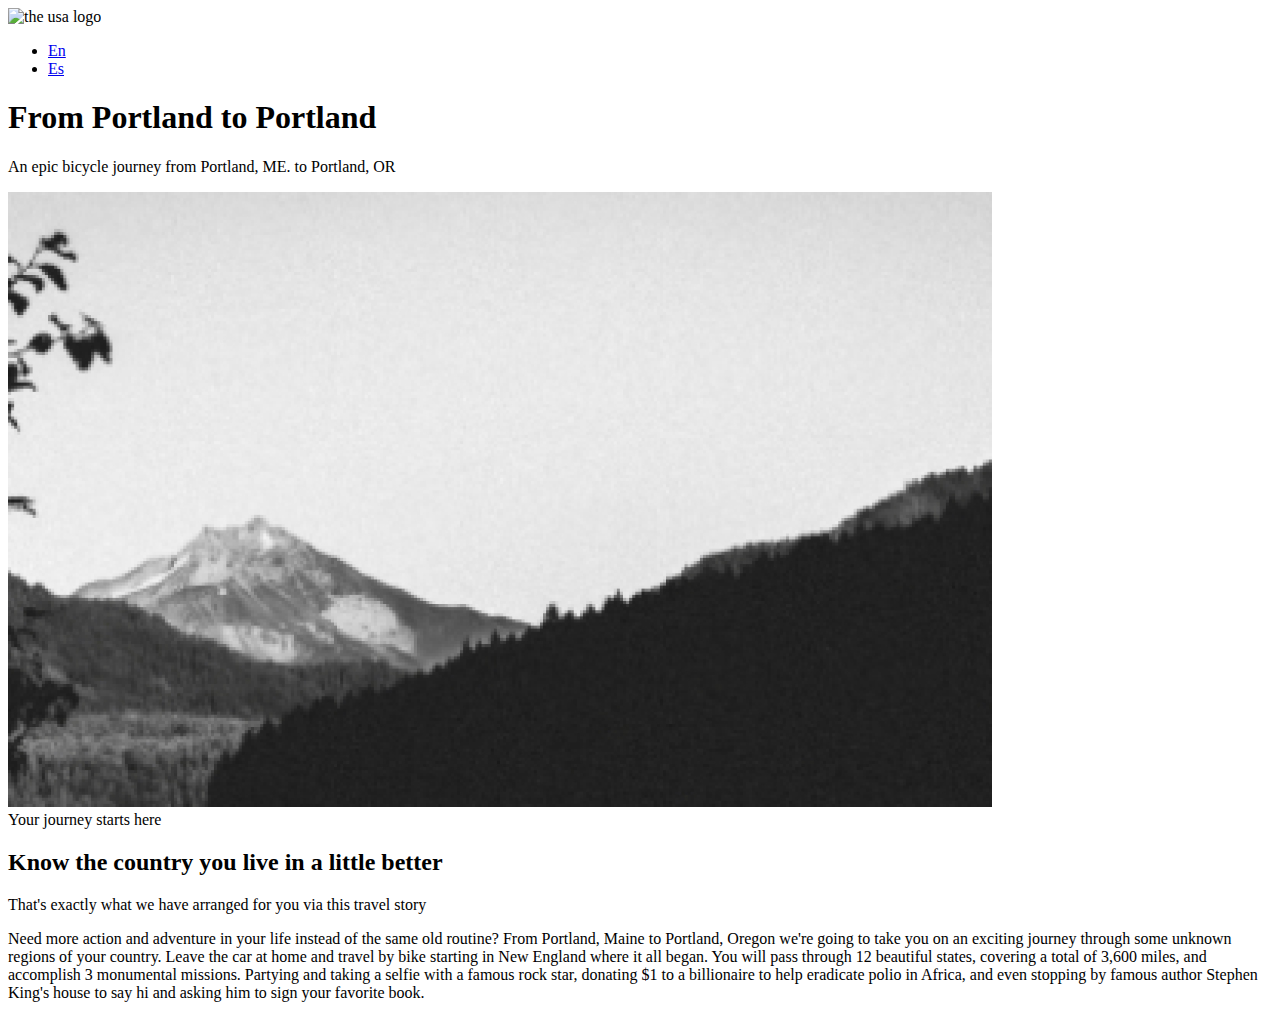
==== index.html @ 80da48df "update" ====
<!DOCTYPE html>
<html lang="en">
<head>
  <meta charset="UTF-8">
  <title></title>
  <meta name="viewport" content="width=device-width, initial-scale=1.0">
  <link rel="stylesheet" href="./pages/index.css">
</head>
<body>
  <div class="page">
    <header class="header">
        <img class="logo logo_header" src="./images/logo_place_header.png" alt="the usa logo">
        <ul class="header__links">
            <li><a href="#" class="header__link">En</a></li>
            <li><a href="#" class="header__link">Es</a></li>
        </ul>
    </header>
    <main class="content">
        <section class="lead">
            <h1 class="lead__title">From Portland to Portland</h1>
            <p class="lead__subtitle">An epic bicycle journey from Portland, ME. to Portland, OR</p>
            <img src="./images/kalegin-michail-179870-unsplash.jpg" class="lead__image" alt="image From Portland to Portland">
            <figcaption class="lead__caption">Your journey starts here</figcaption>
        </section>
        <section class="intro">
            <h2 class="intro__title">Know the country you live in a little better</h2>
            <p class="intro__text">That's exactly what we have arranged for you via this travel story</p>
            <p class="intro__text">Need more action and adventure in your life instead of the same old routine? From Portland, Maine to Portland, Oregon we're going to take you on an exciting journey through some unknown regions of your country. Leave the car at home and travel by bike starting in New England where it all began. You will pass through 12 beautiful states, covering a total of 3,600 miles, and accomplish 3 monumental missions. Partying and taking a selfie with a famous rock star, donating $1 to a billionaire to help eradicate polio in Africa, and even stopping by famous author Stephen King's house to say hi and asking him to sign your favorite book.</p>
            <ul class="intro__list">
                <il></il>
            </ul>
        </section>
        <section class="photo-grid">

        </section>
        <section class="places">

        </section>
    </main>
    <footer class="footer">      
    </footer>
  </div>  
</body>
</html>
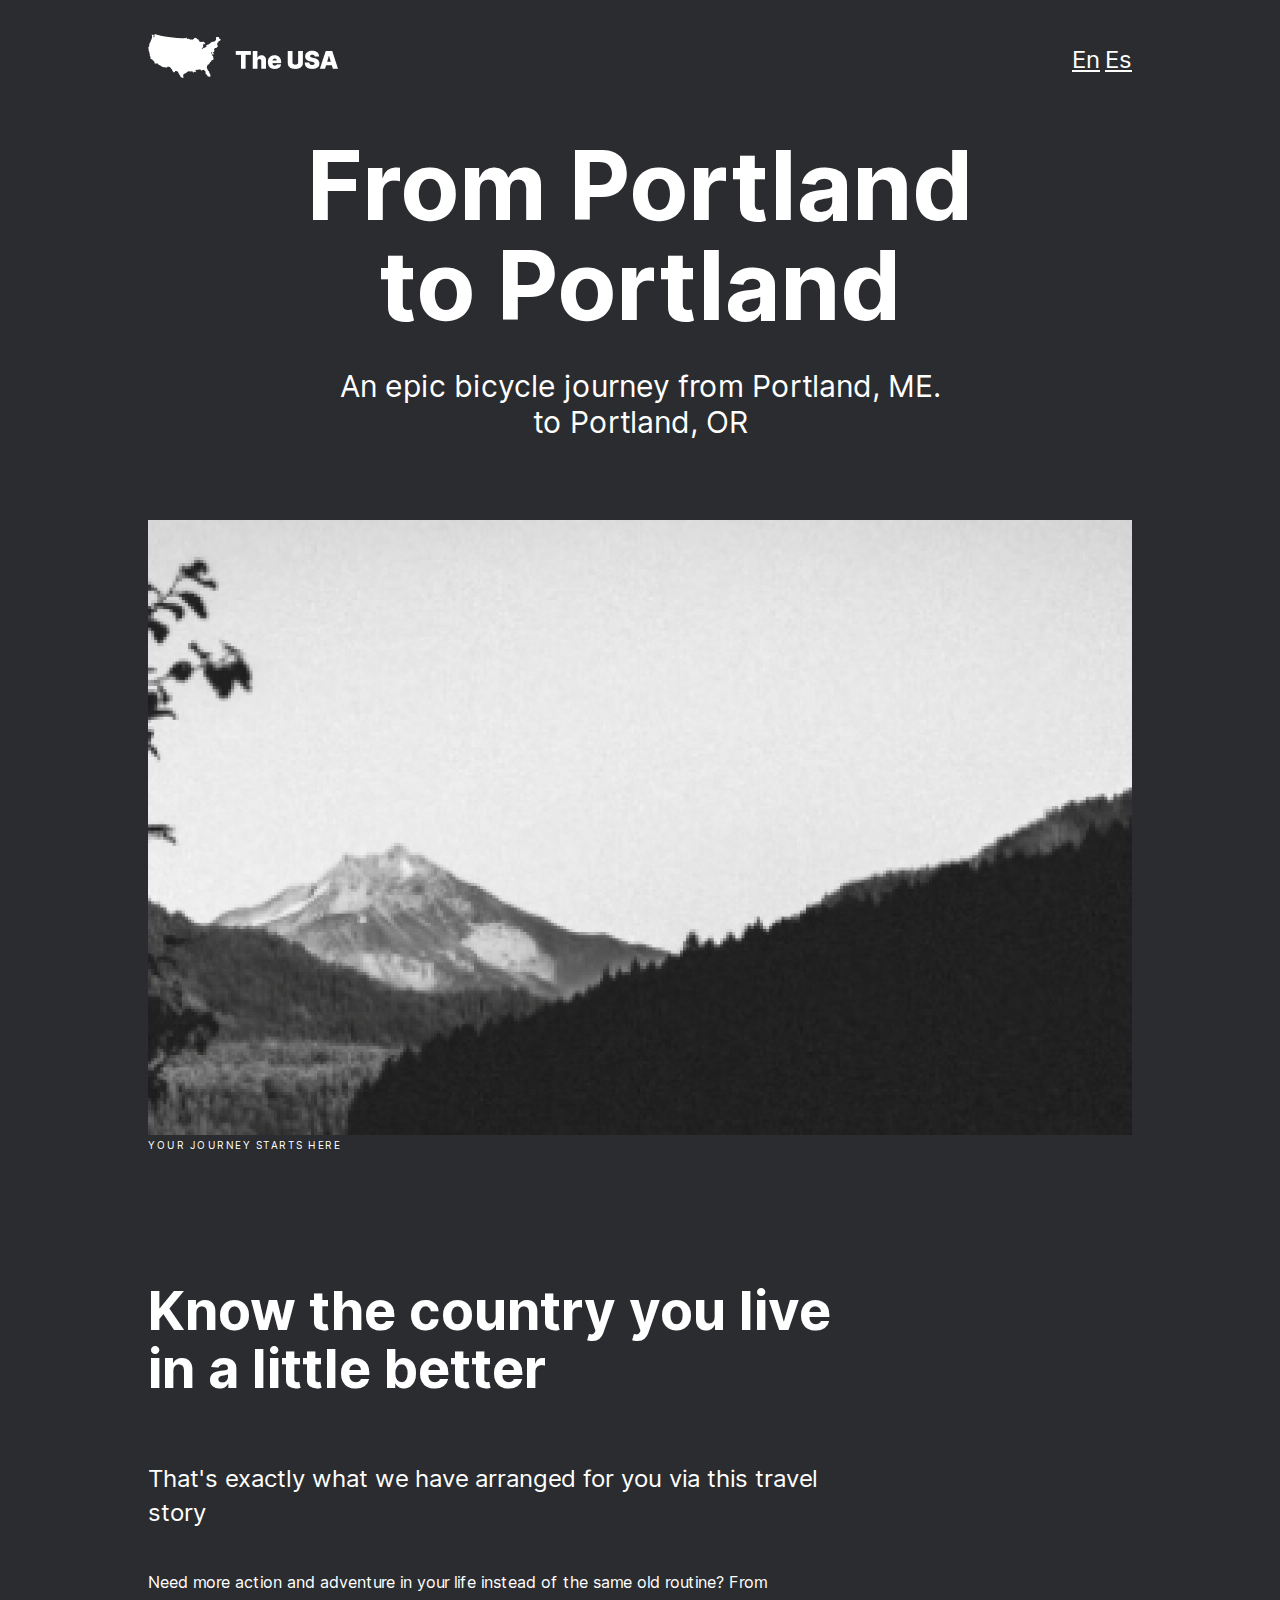
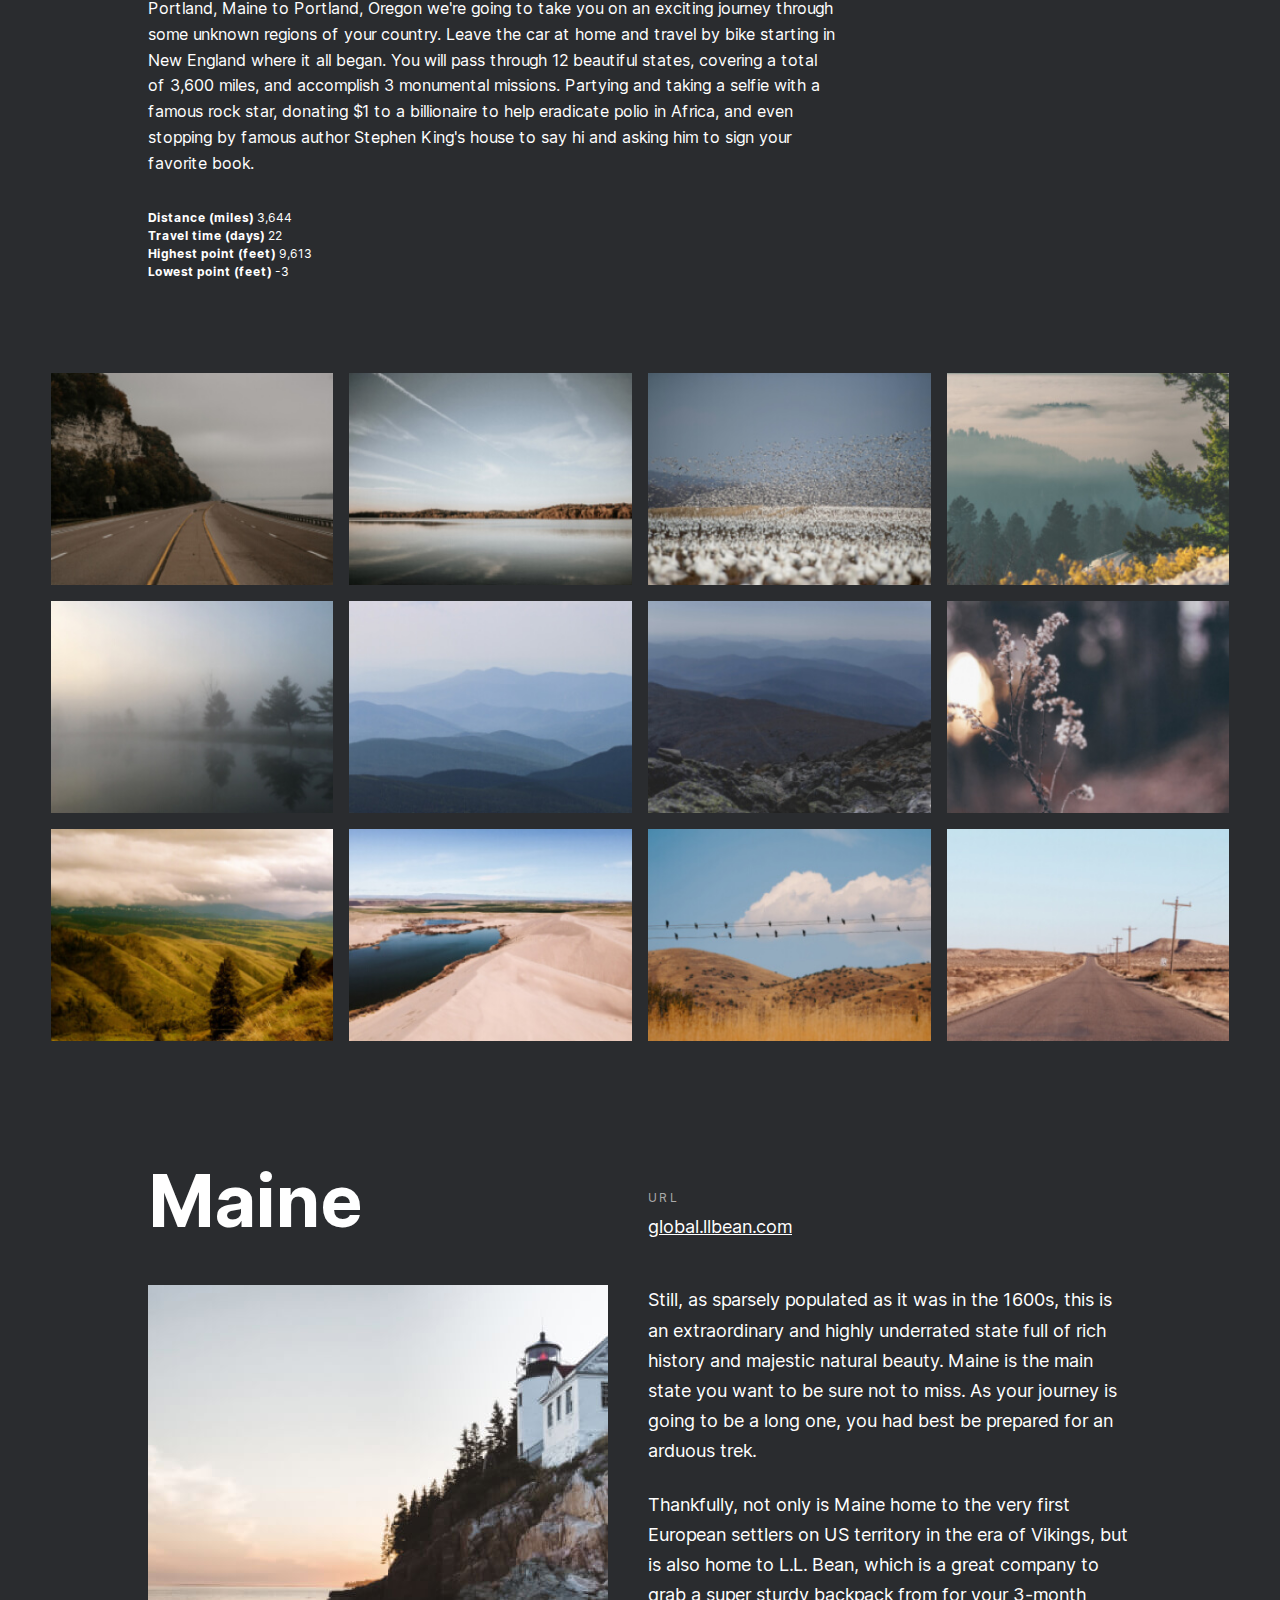
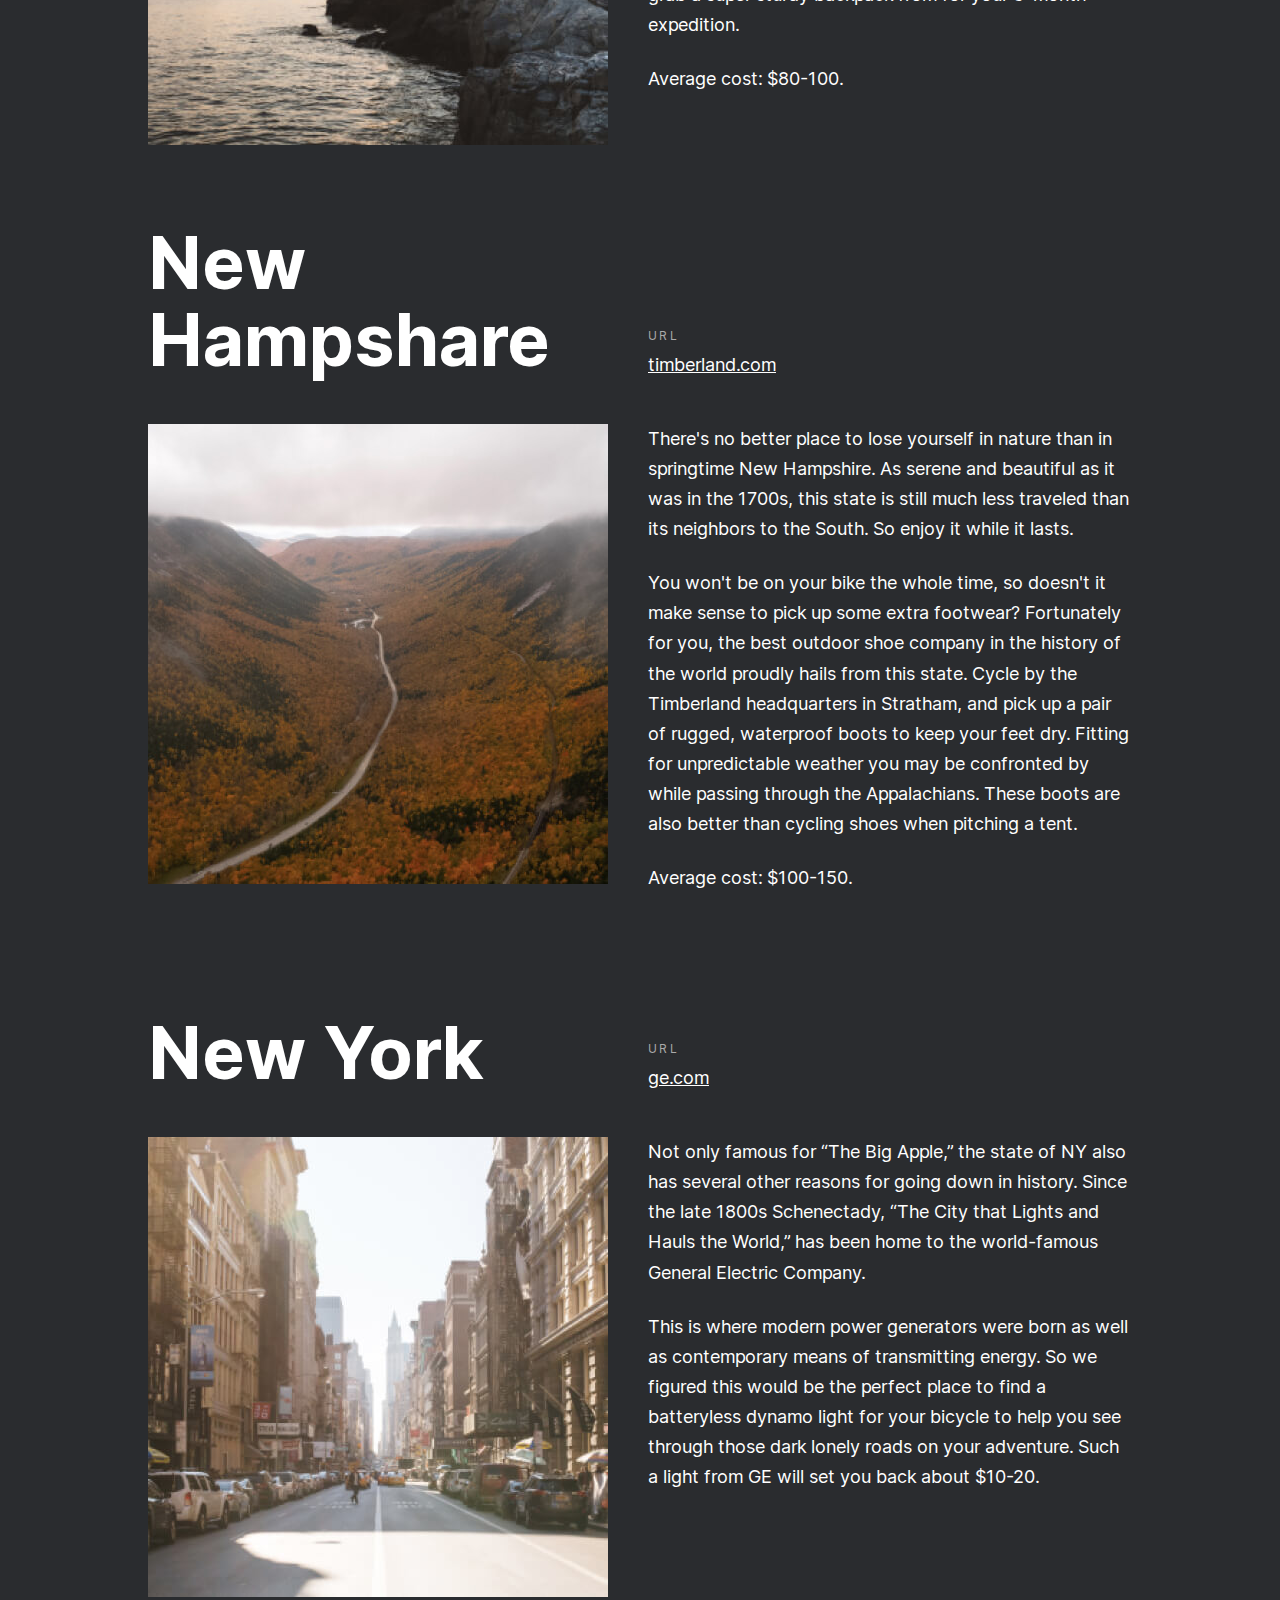
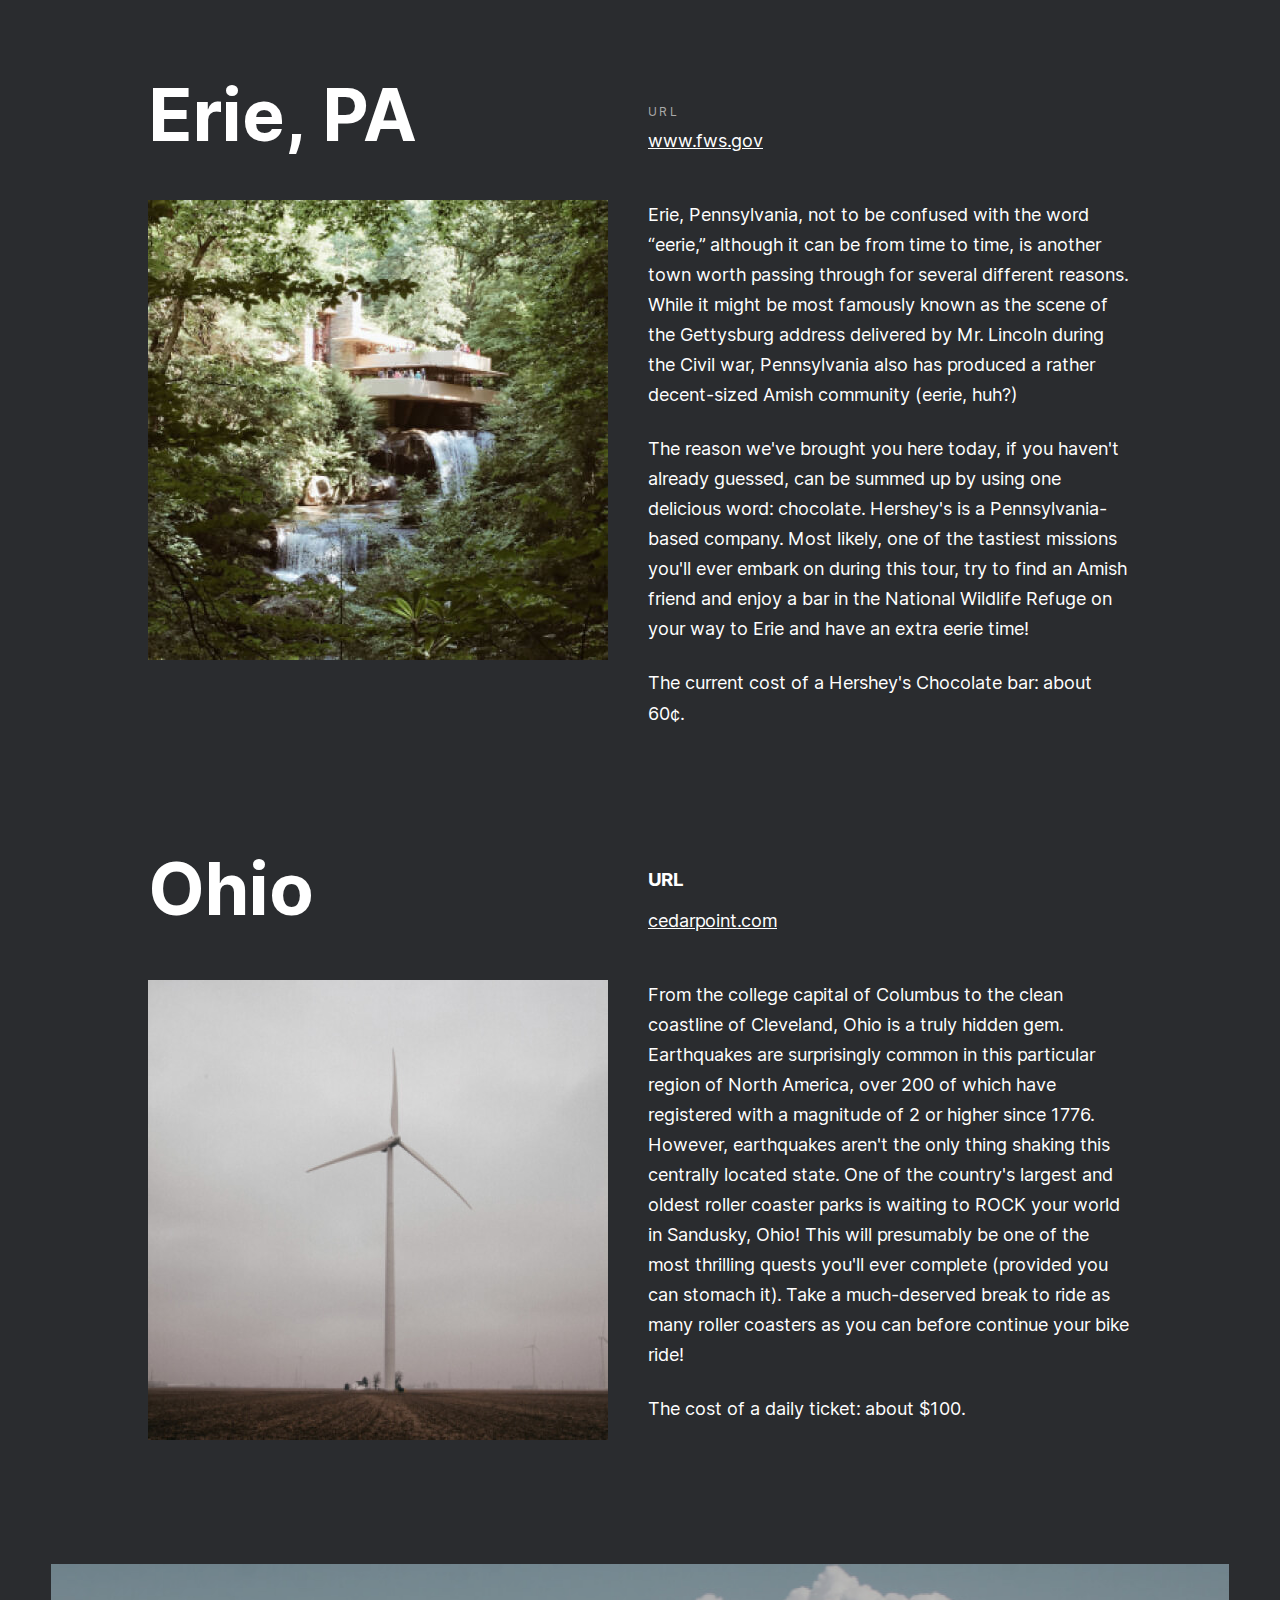
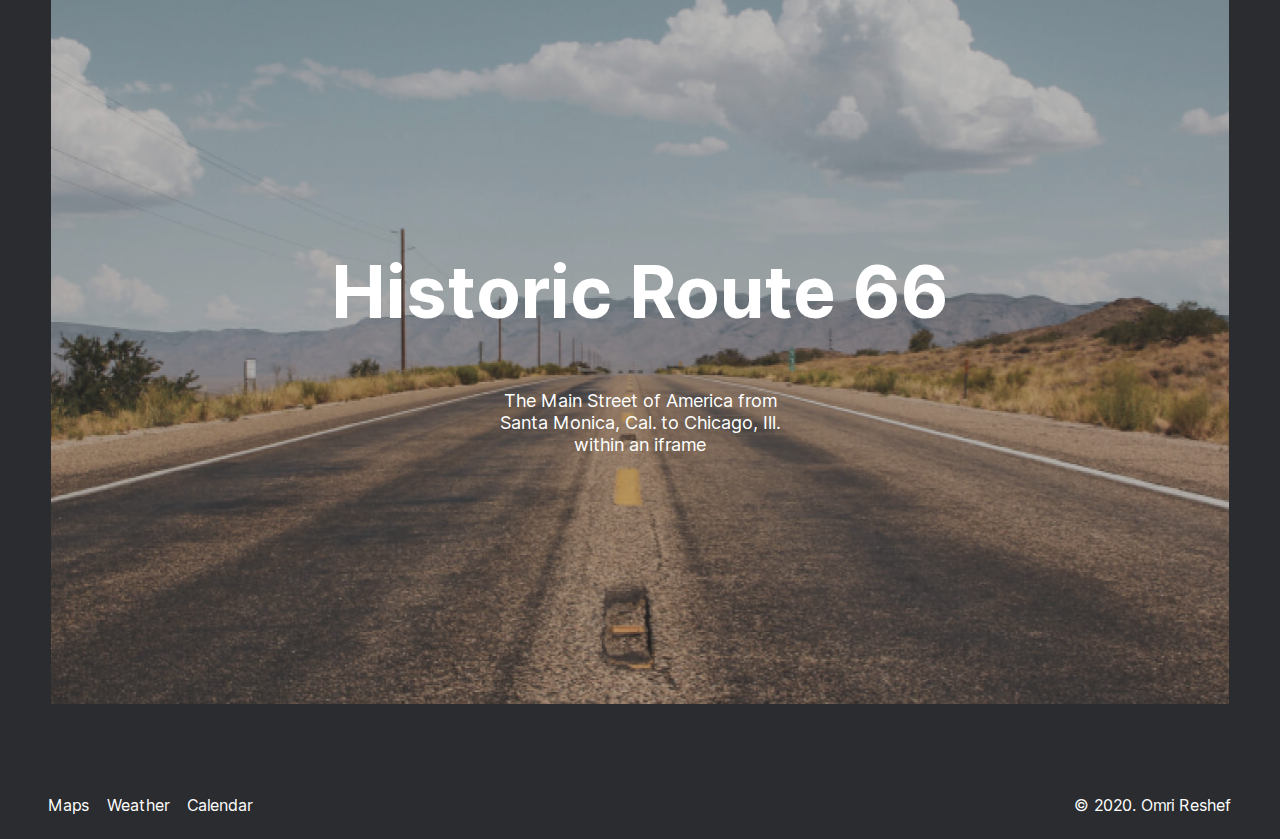
==== commit 17a7a554: "updates" ====
--- a/index.html
+++ b/index.html
@@ -9,35 +9,125 @@
 <body>
   <div class="page">
     <header class="header">
-        <img class="logo logo_header" src="./images/logo_place_header.png" alt="the usa logo">
-        <ul class="header__links">
-            <li><a href="#" class="header__link">En</a></li>
-            <li><a href="#" class="header__link">Es</a></li>
-        </ul>
+      <img class="logo" src="./images/logo.png" alt="the usa logo">
+      <nav class="header__links">
+        <a href="#" class="header__lang-link">En</a>
+        <a href="#" class="header__lang-link">Es</a>
+      </nav>
     </header>
     <main class="content">
         <section class="lead">
             <h1 class="lead__title">From Portland to Portland</h1>
             <p class="lead__subtitle">An epic bicycle journey from Portland, ME. to Portland, OR</p>
-            <img src="./images/kalegin-michail-179870-unsplash.jpg" class="lead__image" alt="image From Portland to Portland">
-            <figcaption class="lead__caption">Your journey starts here</figcaption>
+            <figure class="lead__container">
+              <img src="./images/kalegin-michail-179870-unsplash.jpg" class="lead__image" alt="image From Portland to Portland">
+              <figcaption class="lead__caption">Your journey starts here</figcaption>
+          </figure>
         </section>
         <section class="intro">
-            <h2 class="intro__title">Know the country you live in a little better</h2>
-            <p class="intro__text">That's exactly what we have arranged for you via this travel story</p>
-            <p class="intro__text">Need more action and adventure in your life instead of the same old routine? From Portland, Maine to Portland, Oregon we're going to take you on an exciting journey through some unknown regions of your country. Leave the car at home and travel by bike starting in New England where it all began. You will pass through 12 beautiful states, covering a total of 3,600 miles, and accomplish 3 monumental missions. Partying and taking a selfie with a famous rock star, donating $1 to a billionaire to help eradicate polio in Africa, and even stopping by famous author Stephen King's house to say hi and asking him to sign your favorite book.</p>
-            <ul class="intro__list">
-                <il></il>
-            </ul>
+          <h2 class="intro__title">Know the country you live in a little better</h2>
+          <p class="intro__text_large">That's exactly what we have arranged for you via this travel story</p>
+          <p class="intro__text_small">Need more action and adventure in your life instead of the same old routine? From Portland, Maine to Portland, Oregon we're going to take you on an exciting journey through some unknown regions of your country. Leave the car at home and travel by bike starting in New England where it all began. You will pass through 12 beautiful states, covering a total of 3,600 miles, and accomplish 3 monumental missions. Partying and taking a selfie with a famous rock star, donating $1 to a billionaire to help eradicate polio in Africa, and even stopping by famous author Stephen King's house to say hi and asking him to sign your favorite book.</p>
+          <ul class="intro__list">
+            <li class="intro__list-item"><span style="font-weight: bold">Distance (miles)</span> 3,644</li>
+            <li class="intro__list-item"><span style="font-weight: bold">Travel time (days)</span> 22</li>
+            <li class="intro__list-item"><span style="font-weight: bold">Highest point (feet)</span> 9,613</li>
+            <li class="intro__list-item"><span style="font-weight: bold">Lowest point (feet)</span> -3</li>                          
+          </ul>
         </section>
         <section class="photo-grid">
-
+          <img src="./images/__item.jpg" class="photo-grid__item" alt="image 1">
+          <img src="./images/__item (1).jpg" class="photo-grid__item" alt="image 2">
+          <img src="./images/__item (2).jpg" class="photo-grid__item" alt="image 3">
+          <img src="./images/__item (3).jpg" class="photo-grid__item" alt="image 4">
+          <img src="./images/__item (4).jpg" class="photo-grid__item" alt="image 5">
+          <img src="./images/__item (5).jpg" class="photo-grid__item" alt="image 6">
+          <img src="./images/__item (6).jpg" class="photo-grid__item" alt="image 7">
+          <img src="./images/__item (7).jpg" class="photo-grid__item" alt="image 8">
+          <img src="./images/__item (8).jpg" class="photo-grid__item" alt="image 9">
+          <img src="./images/__item (9).jpg" class="photo-grid__item" alt="image 10">
+          <img src="./images/__item (10).jpg" class="photo-grid__item" alt="image 11">
+          <img src="./images/__item (11).jpg" class="photo-grid__item" alt="image 12"> 
         </section>
         <section class="places">
-
+          <div class="places-item">
+            <h2 class="places-item__title">Maine</h2>
+            <img src="./images/maine.jpg" class="places-item__image" alt="image maine">
+            <div class="places-item__website">
+              <h3 class="places-item__url">URL</h3>
+              <a href="https://www.global.llbean.com" class="places-item__link">global.llbean.com</a>
+            </div>
+            <div class="places-item__text">
+              <p class="places-item__text_first">Still, as sparsely populated as it was in the 1600s, this is an extraordinary and highly underrated state full of rich history and majestic natural beauty. Maine is the main state you want to be sure not to miss. As your journey is going to be a long one, you had best be prepared for an arduous trek.</p>
+              <p class="places-item__text_second">Thankfully, not only is Maine home to the very first European settlers on US territory in the era of Vikings, but is also home to L.L. Bean, which is a great company to grab a super sturdy backpack from for your 3-month expedition.</p>
+              <p class="places-item__text_last">Average cost: $80-100.</p>
+            </div>
+          </div>
+          <div class="places-item">
+            <h2 class="places-item__title">New Hampshare</h2>
+            <img src="./images/new-hampshare.jpg" class="places-item__image" alt="image new hampshare">
+            <div class="places-item__website">
+              <h3 class="places-item__url">URL</h3>
+              <a href="https://www.timberland.com" class="places-item__link">timberland.com</a>
+            </div>
+            <div class="places-item__text">
+              <p class="places-item__text_first">There's no better place to lose yourself in nature than in springtime New Hampshire. As serene and beautiful as it was in the 1700s, this state is still much less traveled than its neighbors to the South. So enjoy it while it lasts.</p>
+              <p class="places-item__text_second">You won't be on your bike the whole time, so doesn't it make sense to pick up some extra footwear? Fortunately for you, the best outdoor shoe company in the history of the world proudly hails from this state. Cycle by the Timberland headquarters in Stratham, and pick up a pair of rugged, waterproof boots to keep your feet dry. Fitting for unpredictable weather you may be confronted by while passing through the Appalachians. These boots are also better than cycling shoes when pitching a tent.</p>
+              <p class="places-item__text_last">Average cost: $100-150.</p>
+            </div>
+          </div>
+          <div class="places-item">
+            <h2 class="places-item__title">New York</h2>
+            <img src="./images/new-york.jpg" class="places-item__image" alt="image new york">
+            <div class="places-item__website">
+              <h3 class="places-item__url">URL</h3>
+              <a href="https://www.ge.com" class="places-item__link">ge.com</a>
+            </div>
+            <div class="places-item__text">
+              <p class="places-item__text_first">Not only famous for “The Big Apple,” the state of NY also has several other reasons for going down in history. Since the late 1800s Schenectady, “The City that Lights and Hauls the World,” has been home to the world-famous General Electric Company.</p>
+              <p class="places-item__text_second">This is where modern power generators were born as well as contemporary means of transmitting energy. So we figured this would be the perfect place to find a batteryless dynamo light for your bicycle to help you see through those dark lonely roads on your adventure. Such a light from GE will set you back about $10-20.</p>  
+            </div>
+          </div>
+          <div class="places-item">
+            <h2 class="places-item__title">Erie, PA</h2>
+            <img src="./images/erie.jpg" class="places-item__image" alt="image erie">
+            <div class="places-item__website">
+              <h3 class="places-item__url">URL</h3>
+              <a href="https://www.fws.gov" class="places-item__link">www.fws.gov</a>
+            </div>
+            <div class="places-item__text">
+              <p class="places-item__text_first">Erie, Pennsylvania, not to be confused with the word “eerie,” although it can be from time to time, is another town worth passing through for several different reasons. While it might be most famously known as the scene of the Gettysburg address delivered by Mr. Lincoln during the Civil war, Pennsylvania also has produced a rather decent-sized Amish community (eerie, huh?)</p>
+              <p class="places-item__text_second">The reason we've brought you here today, if you haven't already guessed, can be summed up by using one delicious word: chocolate. Hershey's is a Pennsylvania-based company. Most likely, one of the tastiest missions you'll ever embark on during this tour, try to find an Amish friend and enjoy a bar in the National Wildlife Refuge on your way to Erie and have an extra eerie time!</p>
+              <p class="places-item__text_last">The current cost of a Hershey's Chocolate bar: about 60¢.</p>  
+            </div>
+          </div>
+          <div class="places-item">
+            <h2 class="places-item__title">Ohio</h2>
+            <img src="./images/ohio.jpg" class="places-item__image" alt="image ohio">
+            <div class="places-item__website">
+              <h3 class="places-item_url">URL</h3>
+              <a href="https://www.cedarpoint.com" class="places-item__link">cedarpoint.com</a>
+            </div>
+            <div class="places-item__text">
+              <p class="places-item__text_first">From the college capital of Columbus to the clean coastline of Cleveland, Ohio is a truly hidden gem. Earthquakes are surprisingly common in this particular region of North America, over 200 of which have registered with a magnitude of 2 or higher since 1776. However, earthquakes aren't the only thing shaking this centrally located state. One of the country's largest and oldest roller coaster parks is waiting to ROCK your world in Sandusky, Ohio! This will presumably be one of the most thrilling quests you'll ever complete (provided you can stomach it). Take a much-deserved break to ride as many roller coasters as you can before continue your bike ride!</p>
+              <p class="places-item__text_second">The cost of a daily ticket: about $100.</p>
+            </div>
+          </div>
+        </section>
+        <section class="cover">
+          <a class="cover__link" href="https://www.nps.gov/nr/travel/route66/maps66.html" target="_blank">
+            <h2 class="cover__title">Historic Route 66</h2>
+            <p class="cover__subtitle">The Main Street of America from Santa Monica, Cal. to Chicago, Ill. within an iframe</p>
+          </a>
         </section>
     </main>
-    <footer class="footer">      
+    <footer class="footer">   
+      <nav class="footer__links"> 
+        <a href="https://yandex.com/maps" class="footer__link">Maps</a>
+        <a href="https://yandex.com/weather/moscow" class="footer__link">Weather</a>
+        <a href="https://yandex.com/maps" class="footer__link">Calendar</a>
+      </nav>
+      <p class="footer__copyright">&COPY; 2020. Omri Reshef</p>   
     </footer>
   </div>  
 </body>
--- a/pages/index.css
+++ b/pages/index.css
@@ -0,0 +1,13 @@
+@import url(../vendor/normalize.css);
+@import url(../blocks/page/page.css);
+@import url(../blocks/header/header.css);
+@import url(../blocks/intro/intro.css);
+@import url(../blocks/lead/lead.css);
+@import url(../vendor/fonts/fonts.css);
+@import url(../blocks/photo-grid/photo-grid.css);
+@import url(../blocks/logo/logo.css);
+@import url(../blocks/content/content.css);
+@import url(../blocks/places/places.css);
+@import url(../blocks/places-item/places-item.css);
+@import url(../blocks/cover/cover.css);
+@import url(../blocks/footer/footer.css);
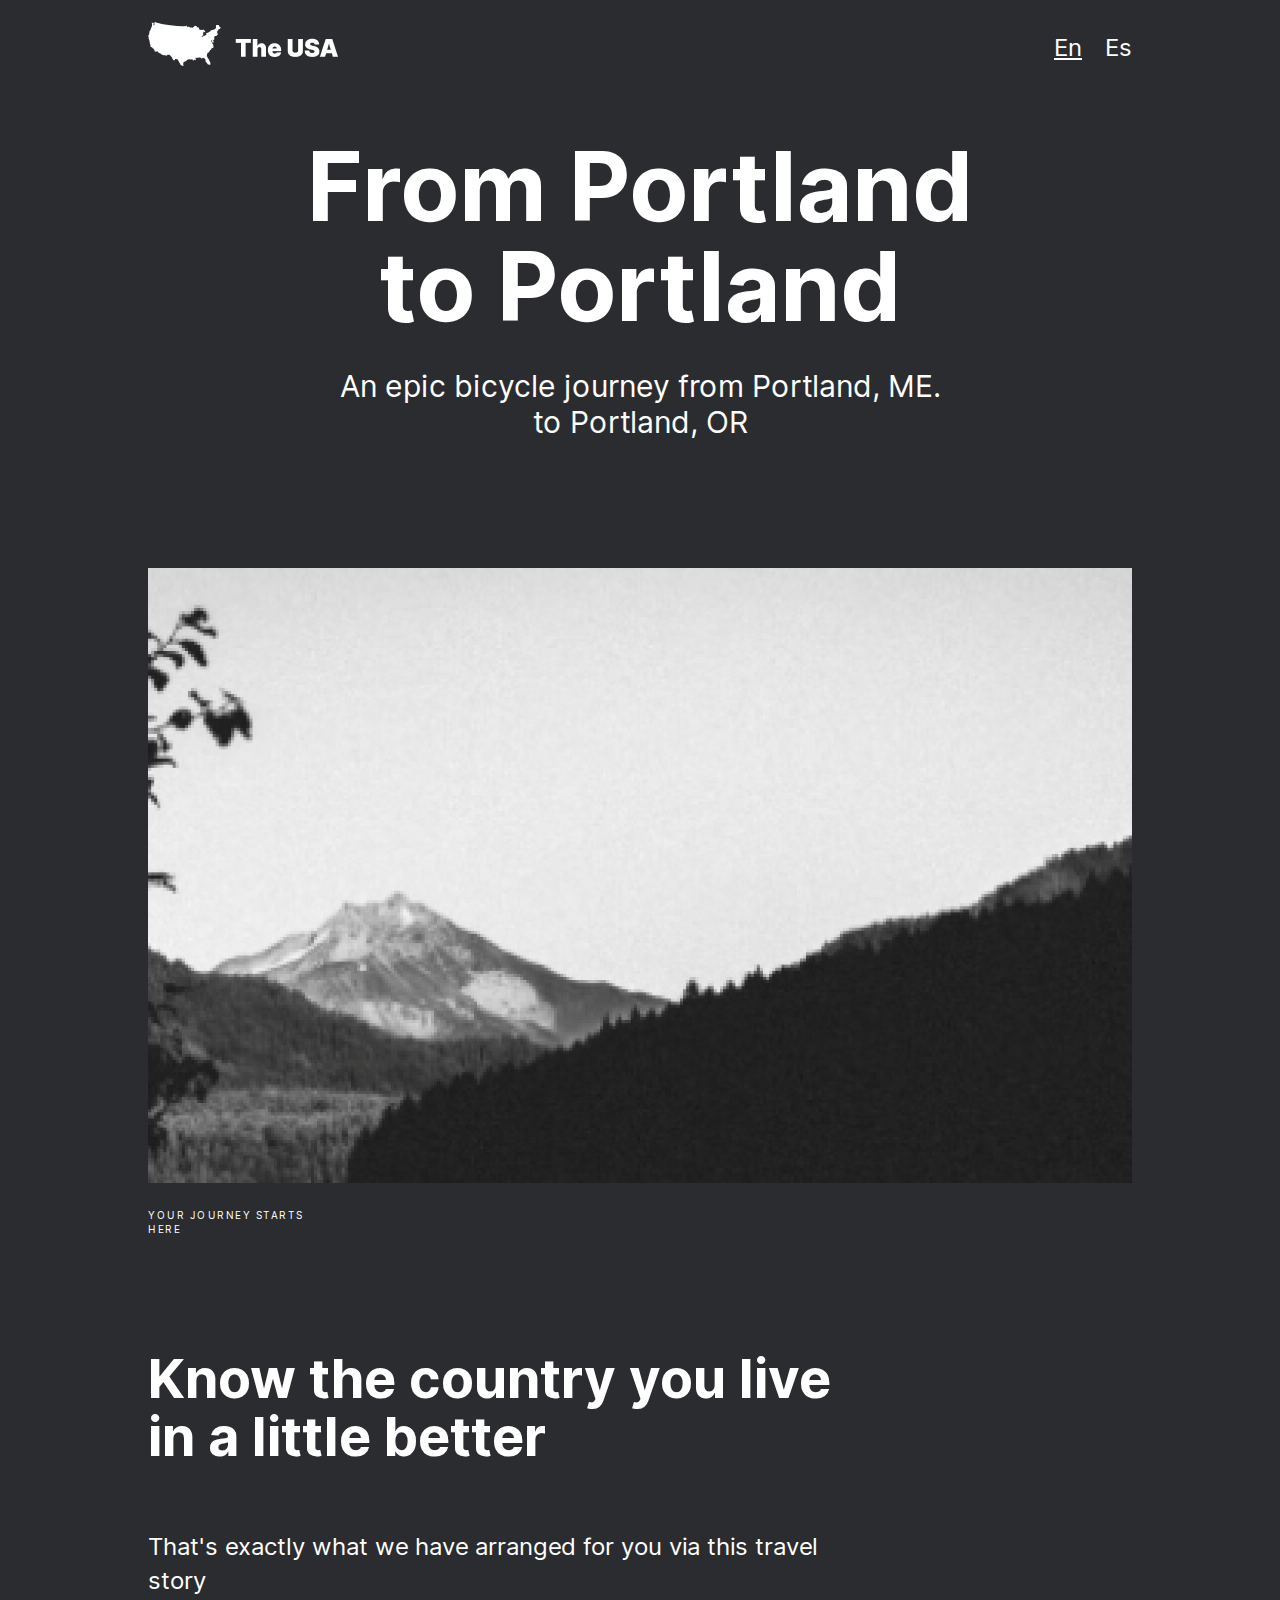
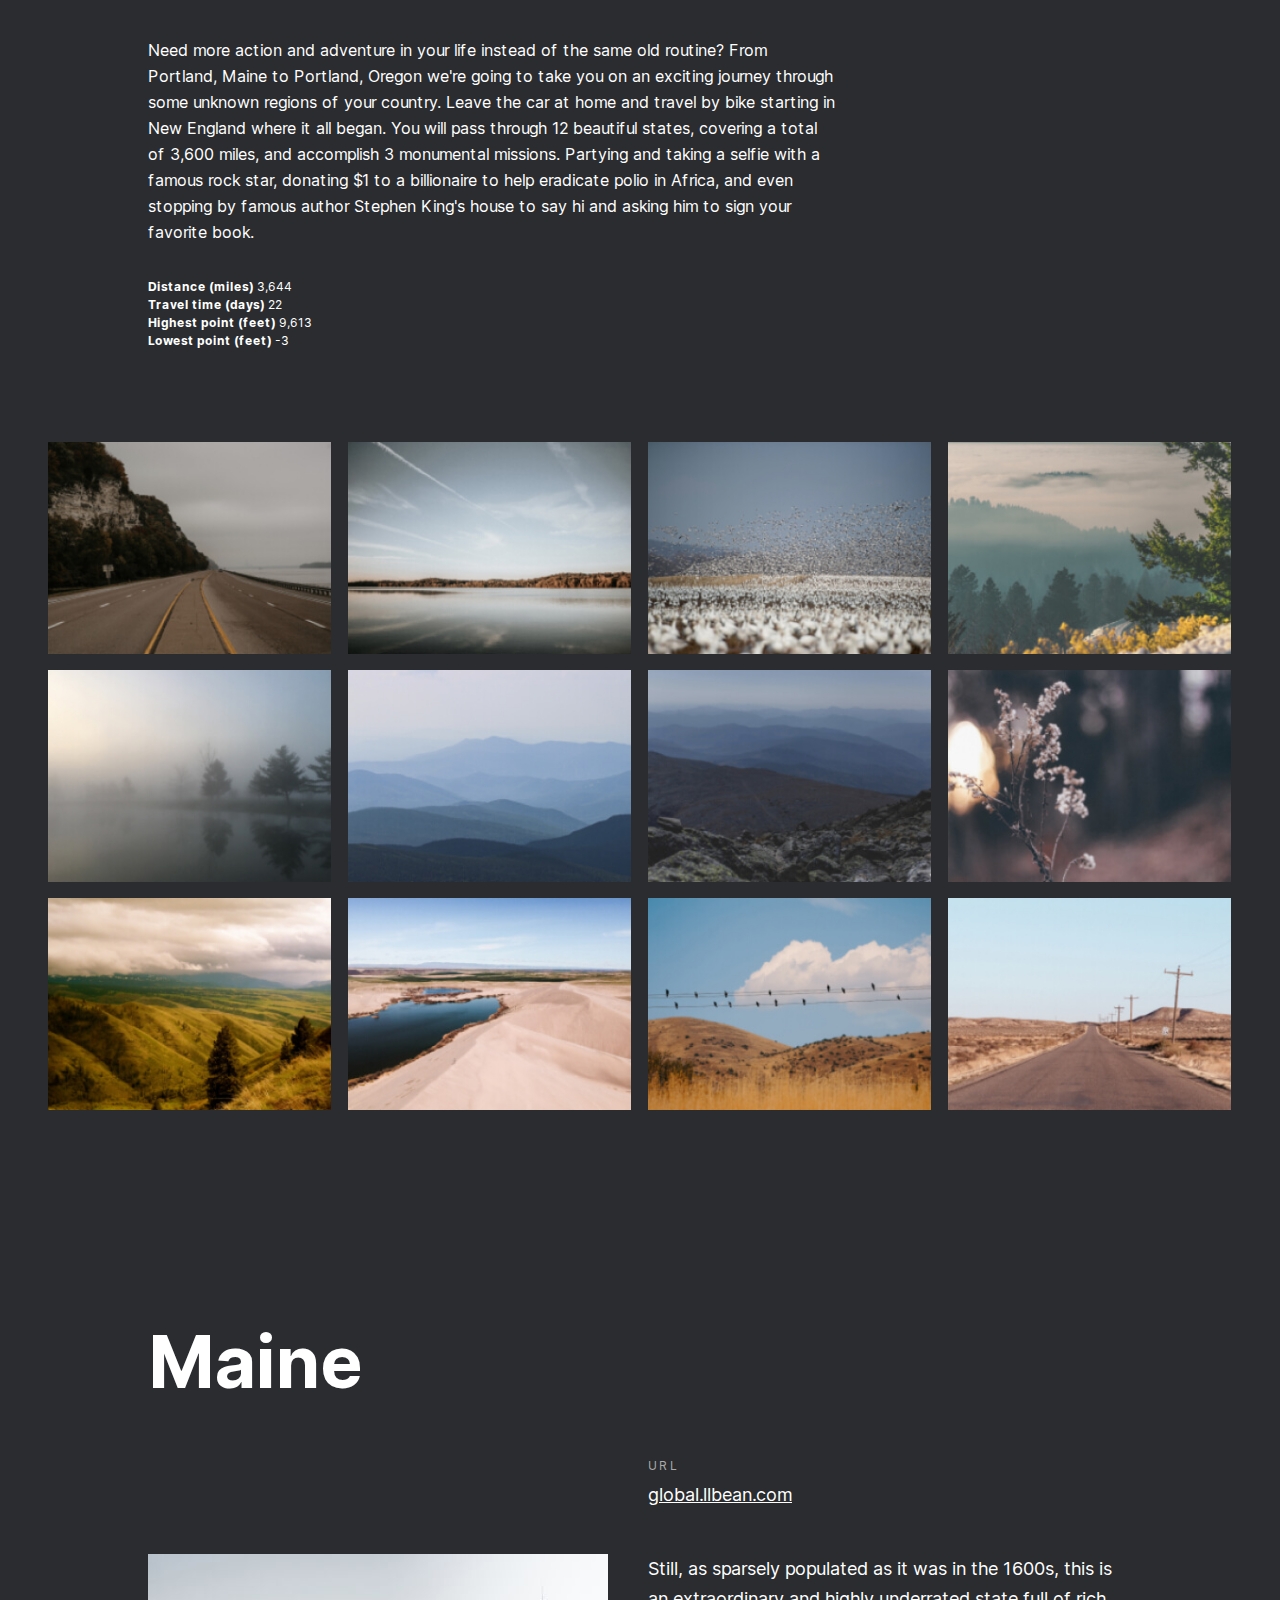
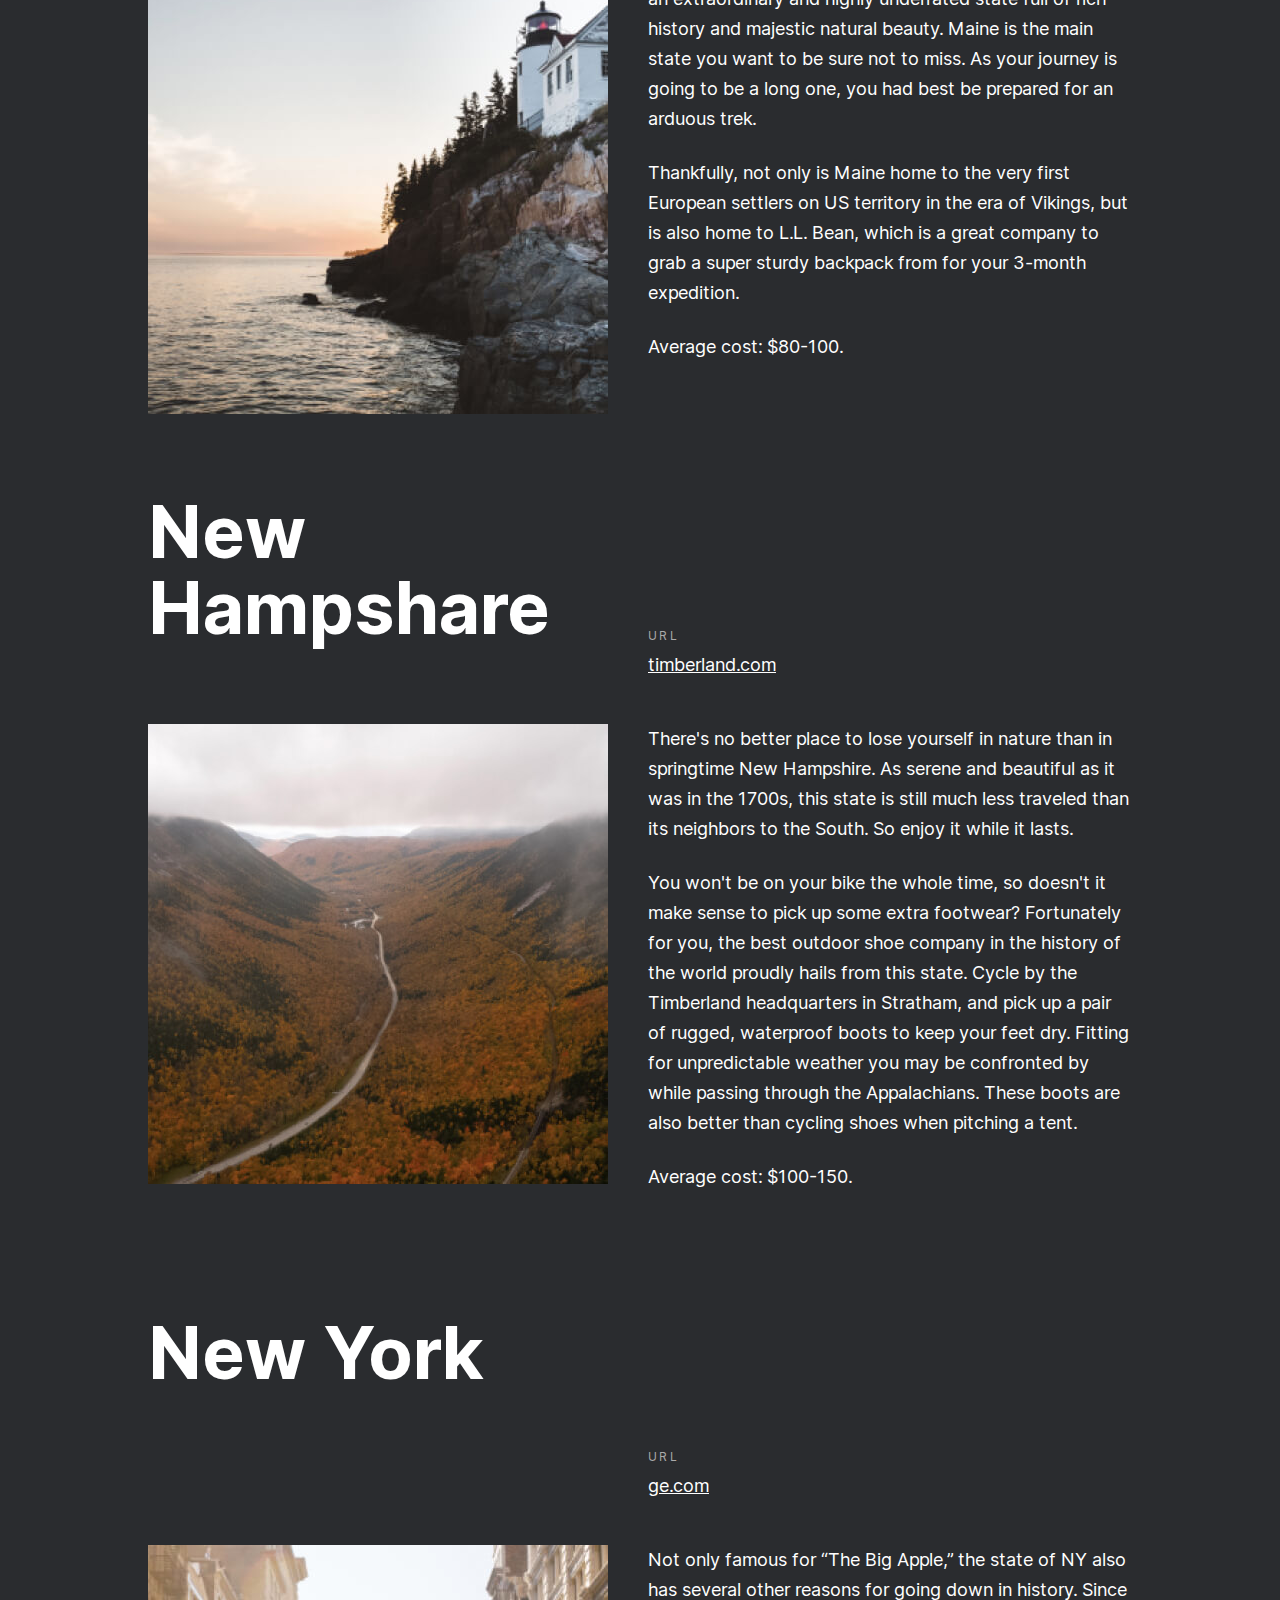
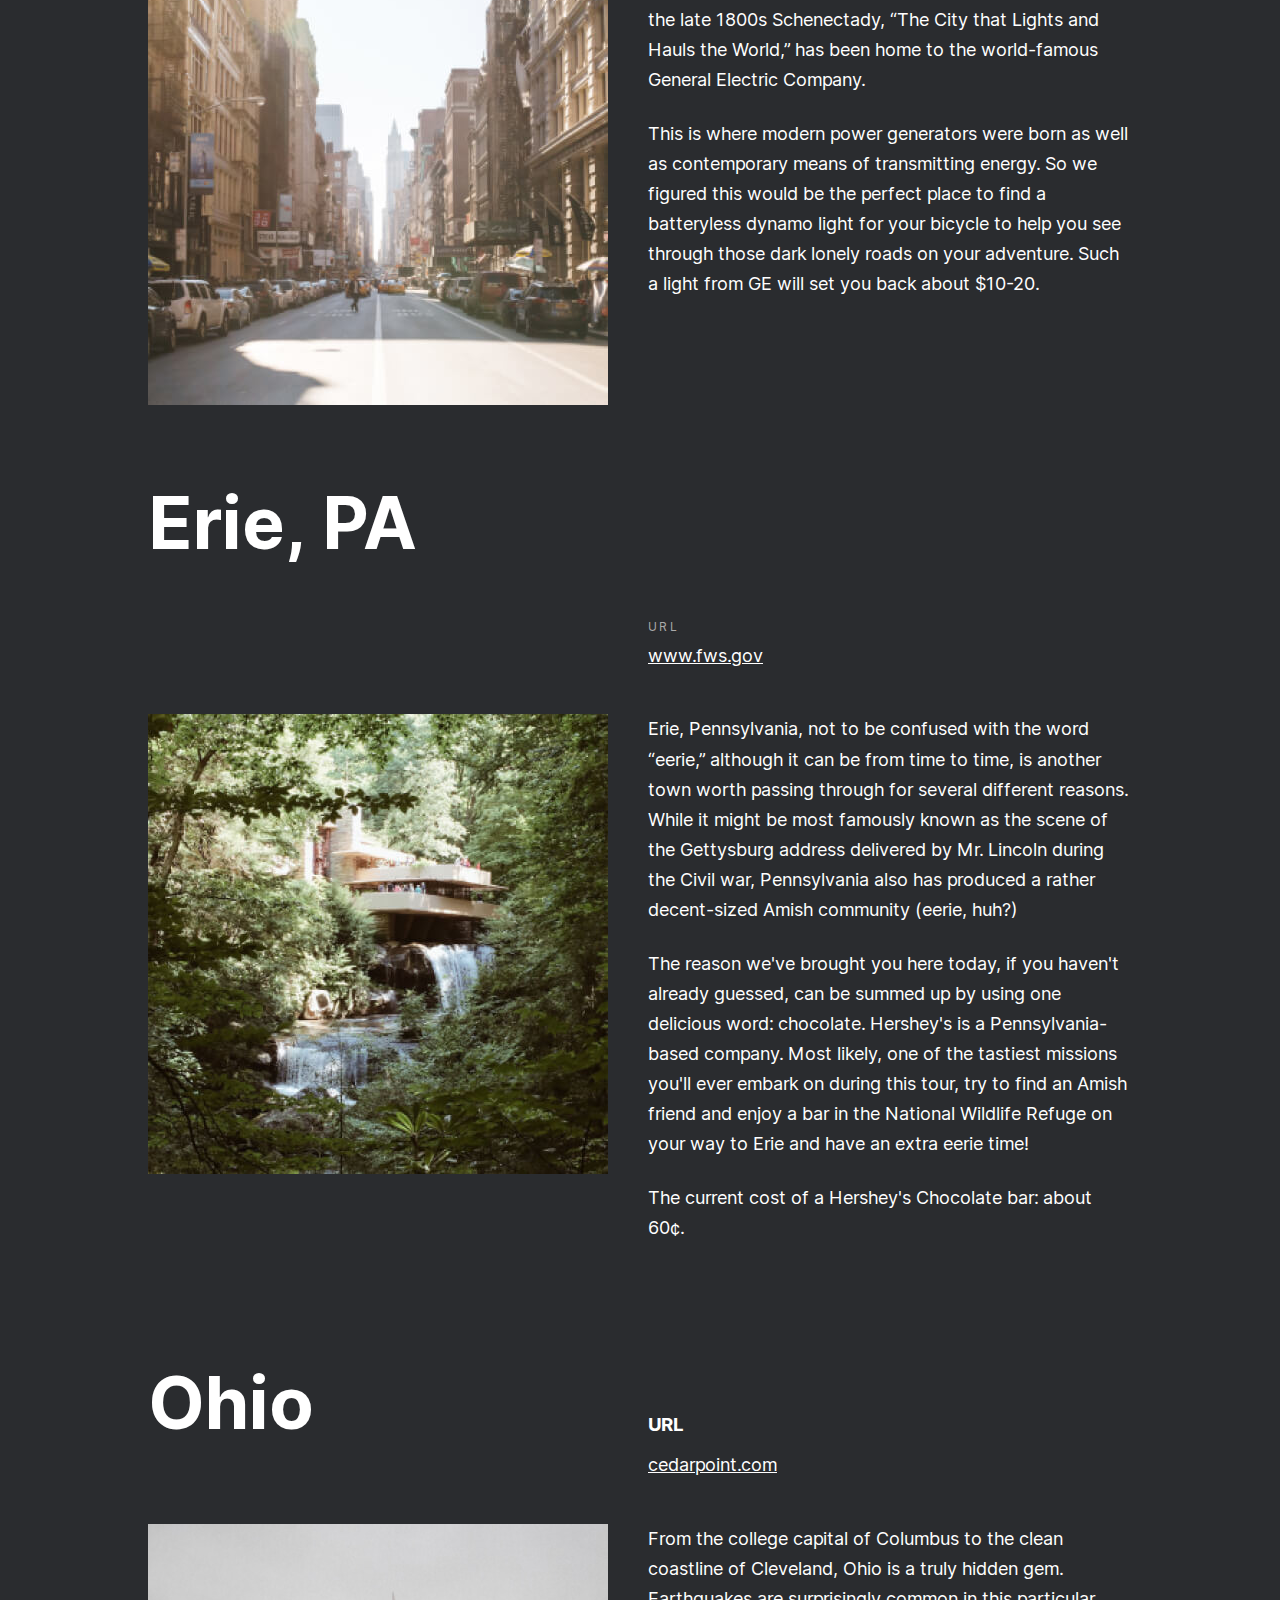
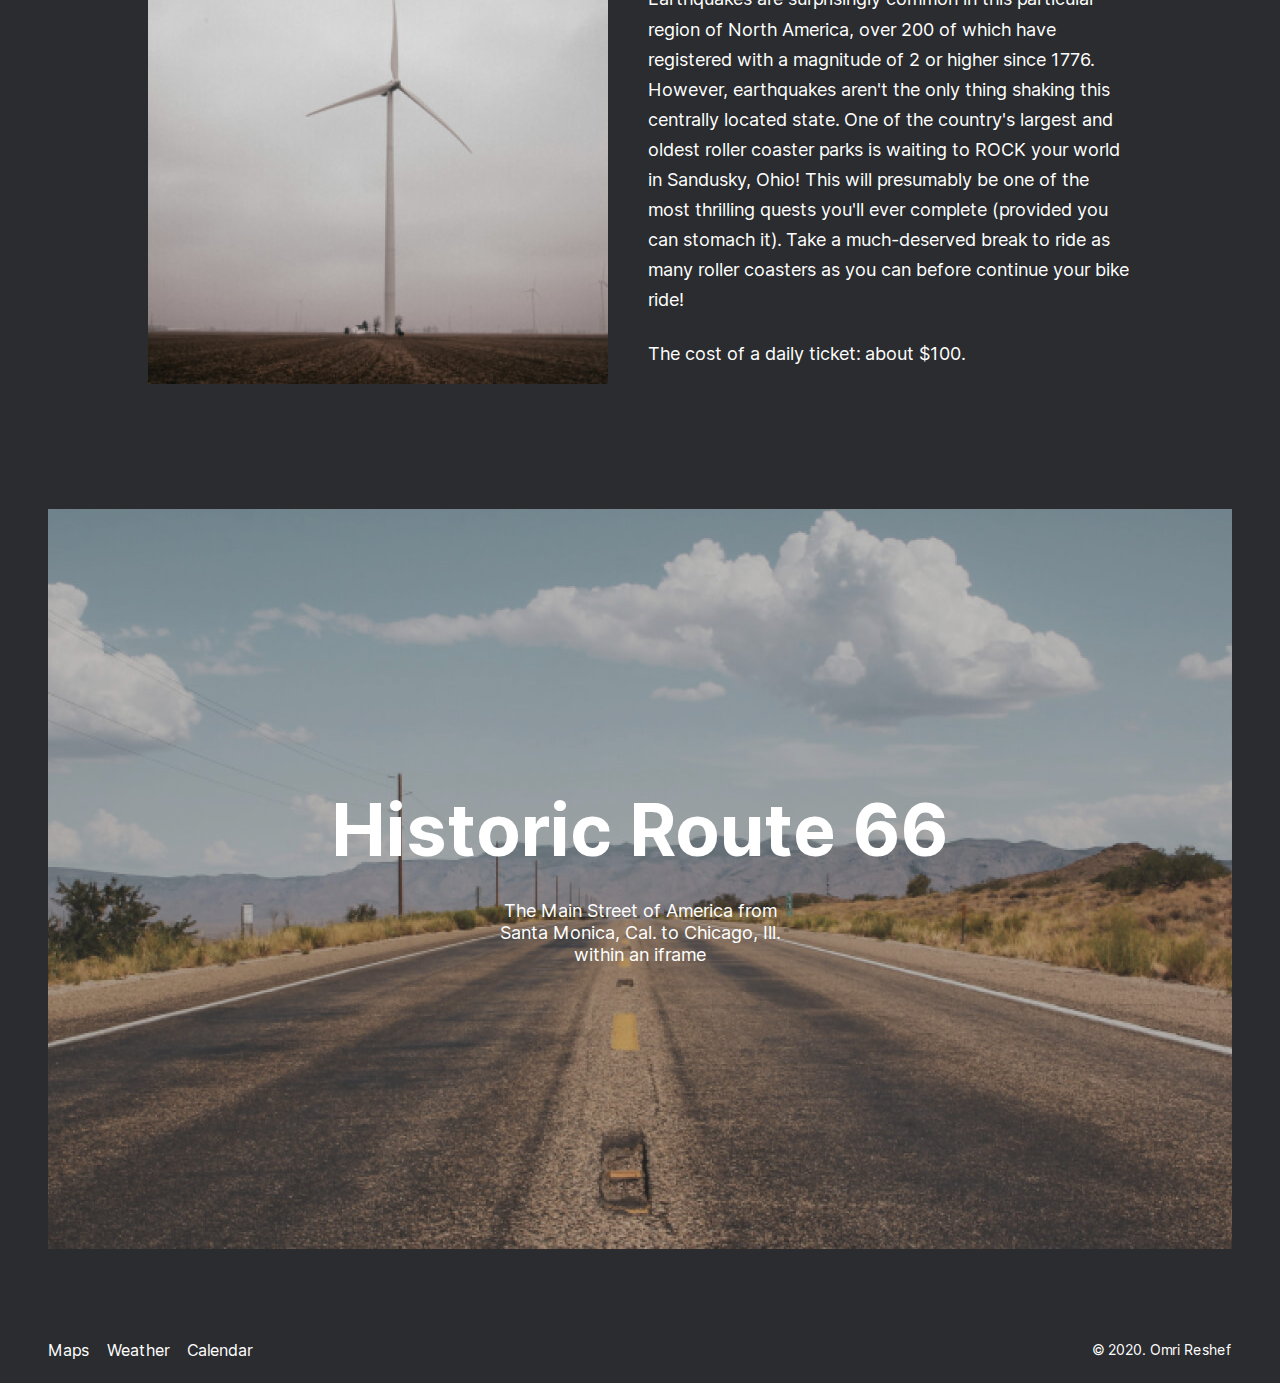
==== commit 8623032c: "updates after review" ====
--- a/index.html
+++ b/index.html
@@ -2,7 +2,7 @@
 <html lang="en">
 <head>
   <meta charset="UTF-8">
-  <title></title>
+  <title>From Portland to Portland</title>
   <meta name="viewport" content="width=device-width, initial-scale=1.0">
   <link rel="stylesheet" href="./pages/index.css">
 </head>
@@ -11,7 +11,7 @@
     <header class="header">
       <img class="logo" src="./images/logo.png" alt="the usa logo">
       <nav class="header__links">
-        <a href="#" class="header__lang-link">En</a>
+        <a href="#" class="header__lang-link header__lang-link_en">En</a>
         <a href="#" class="header__lang-link">Es</a>
       </nav>
     </header>
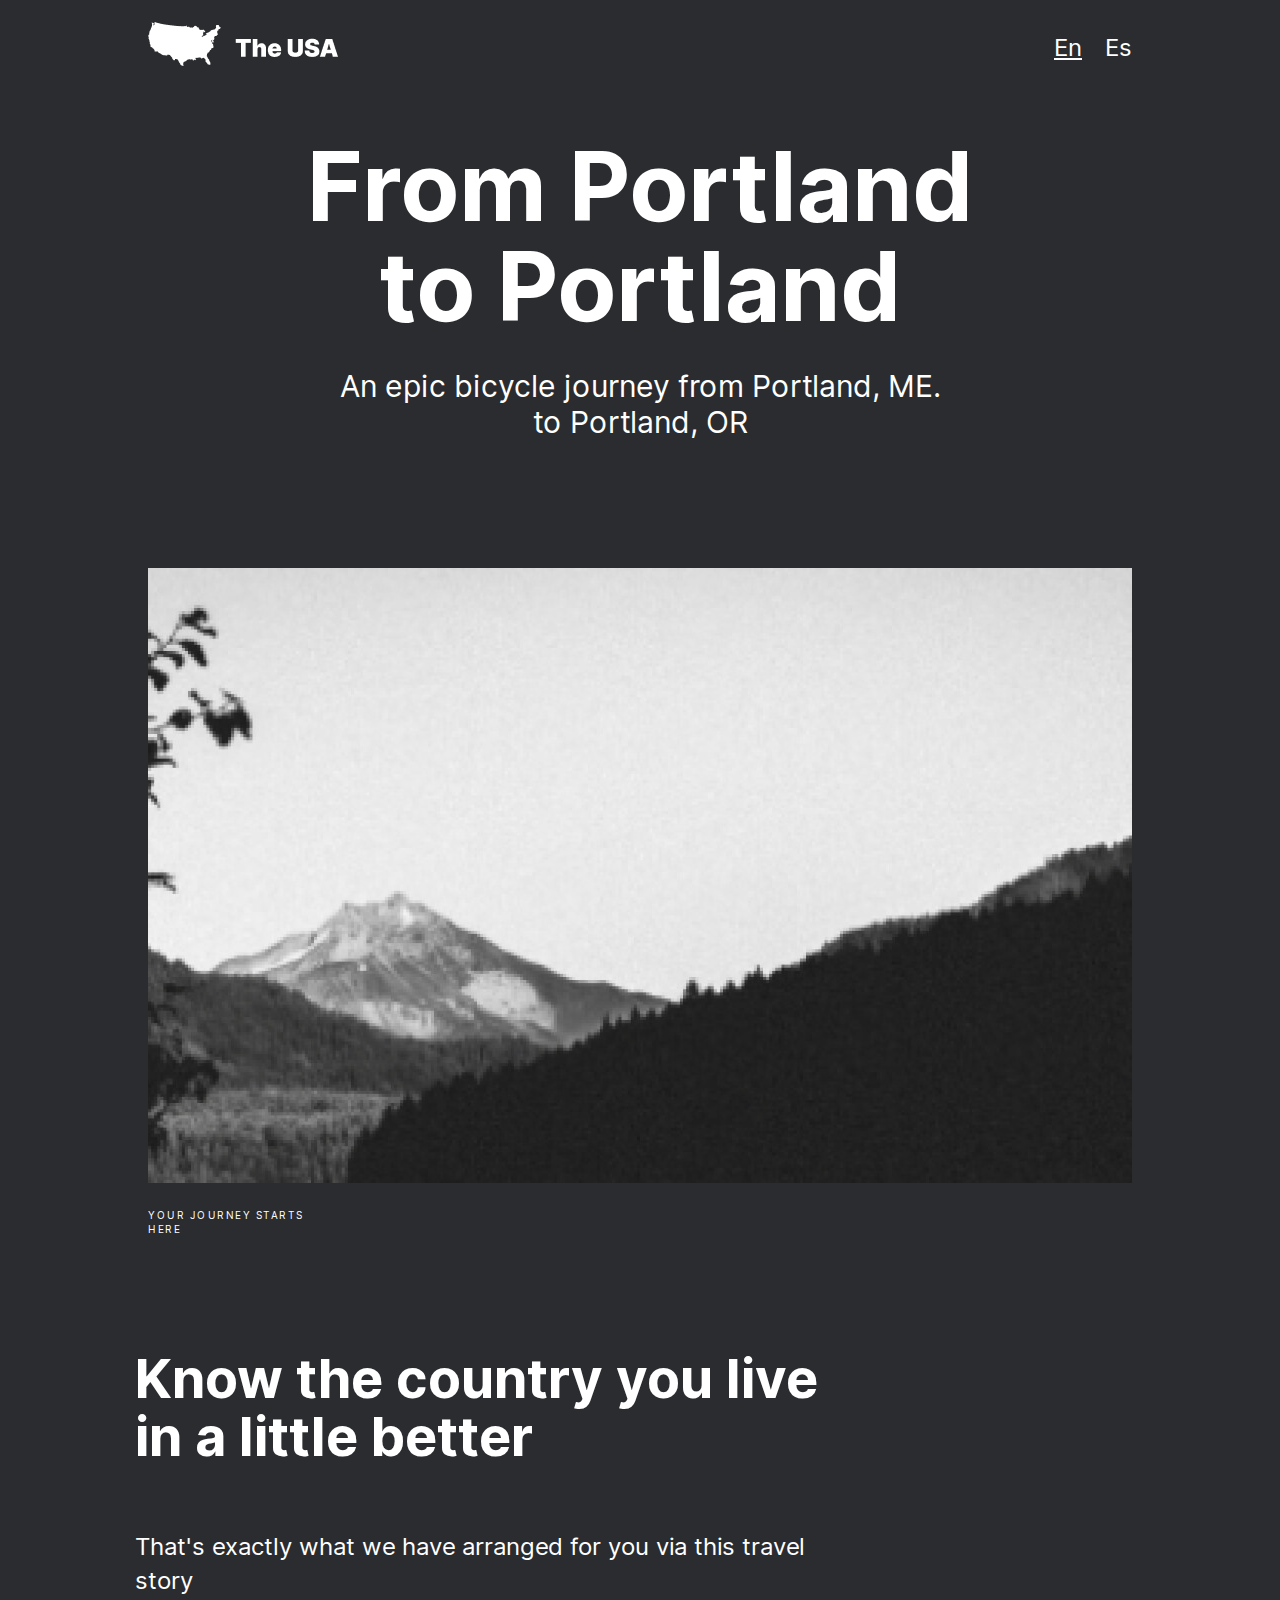
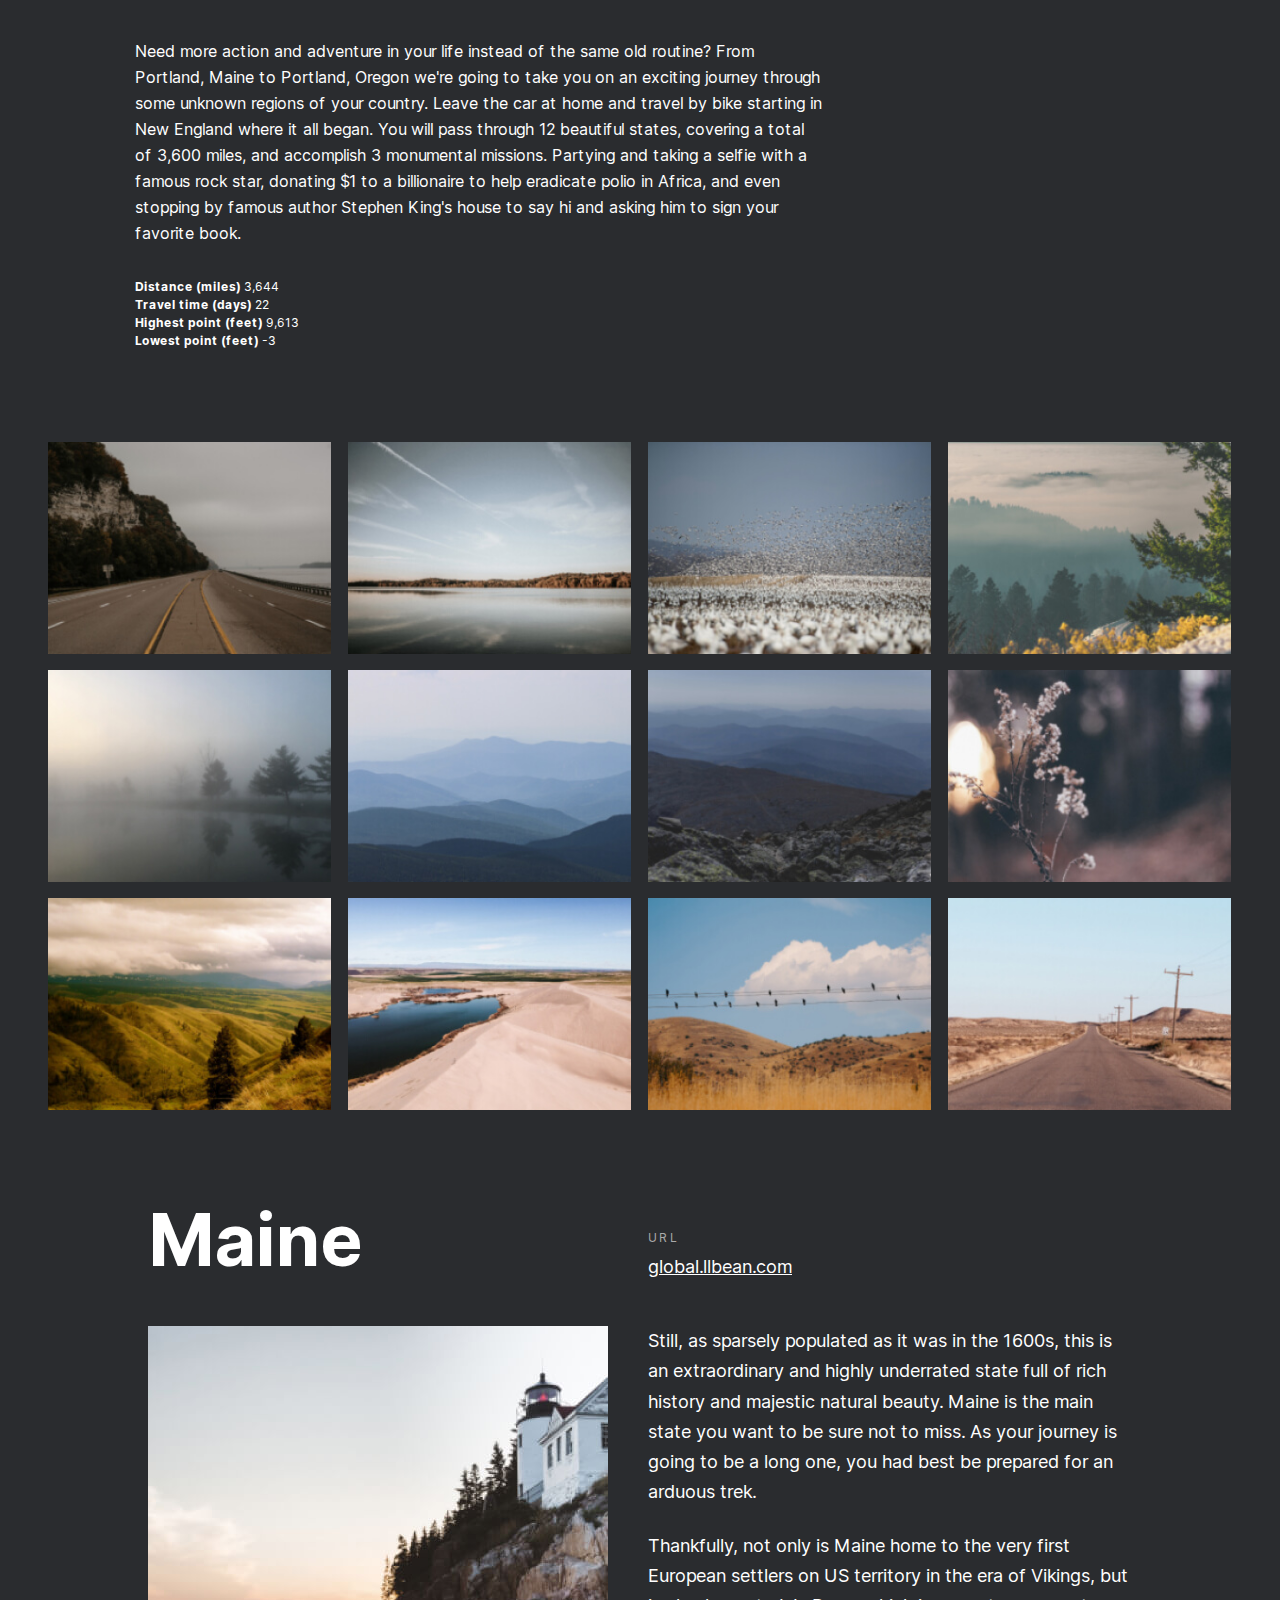
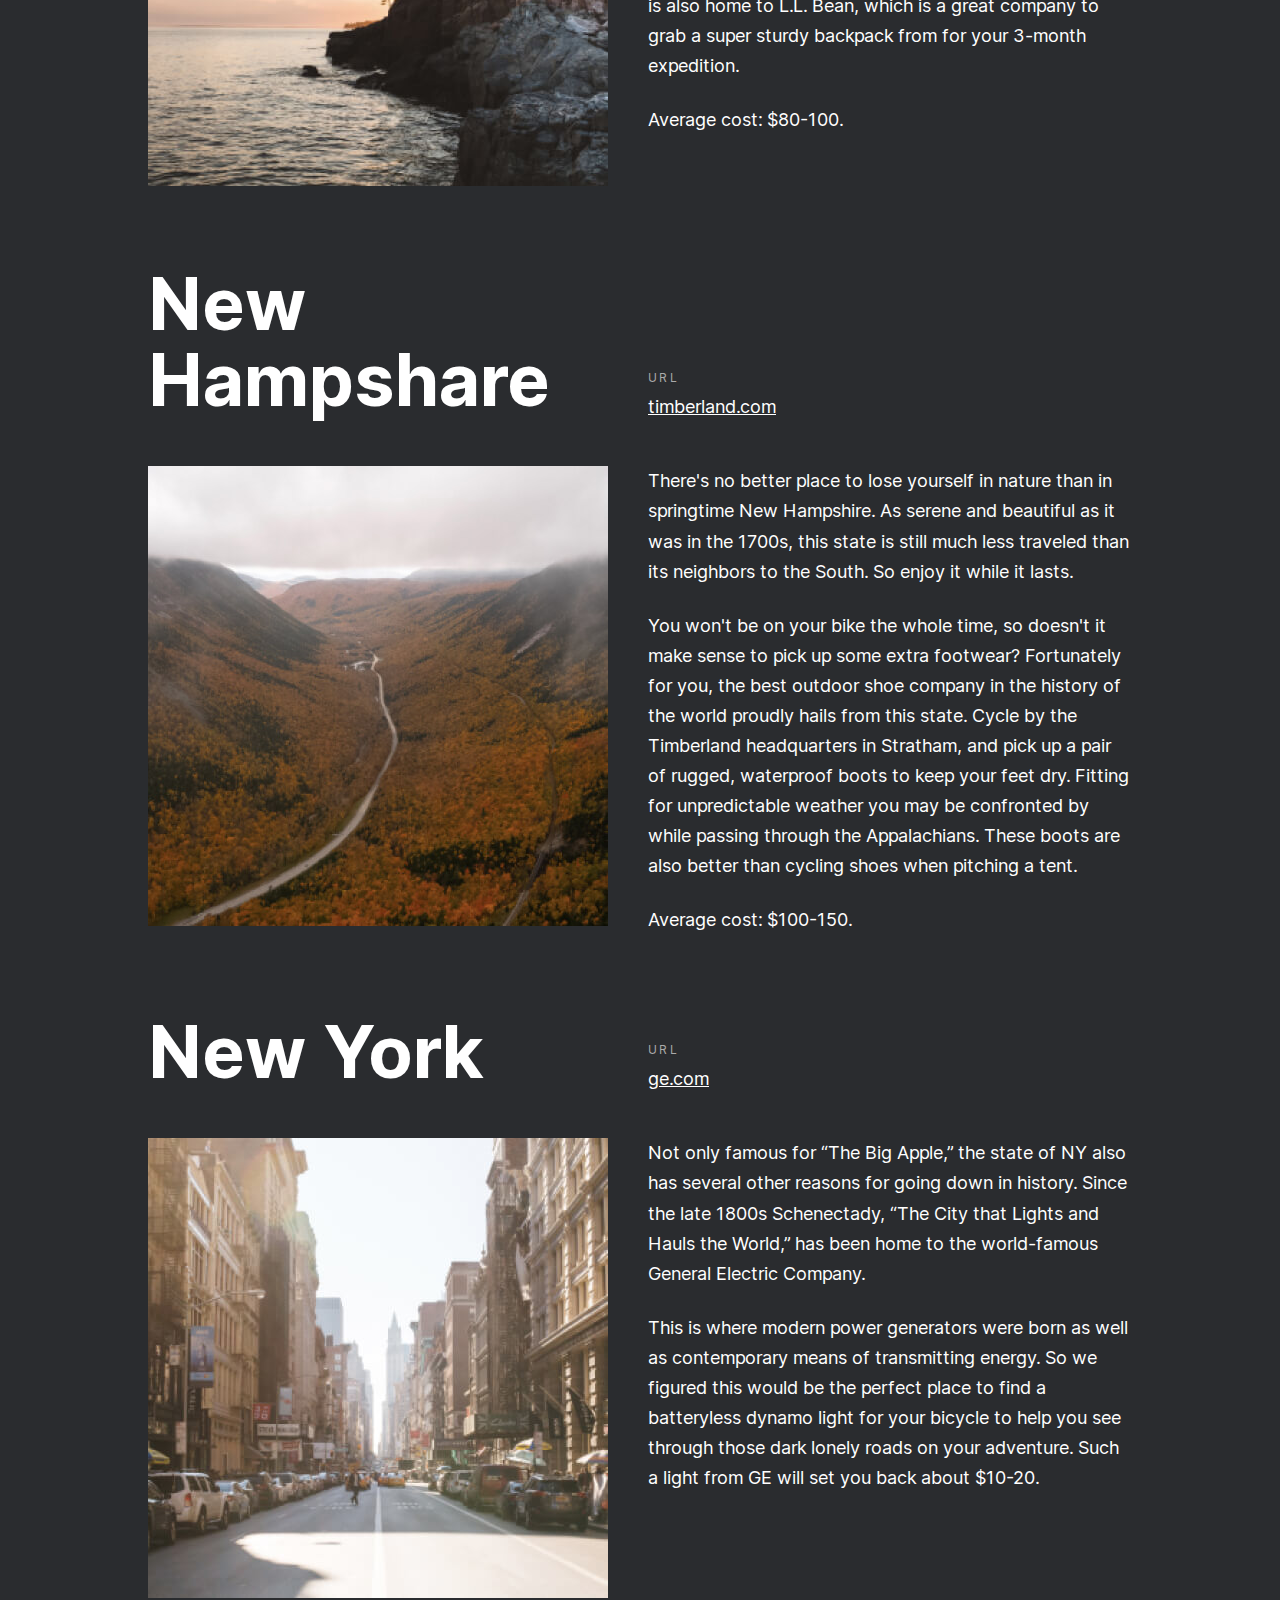
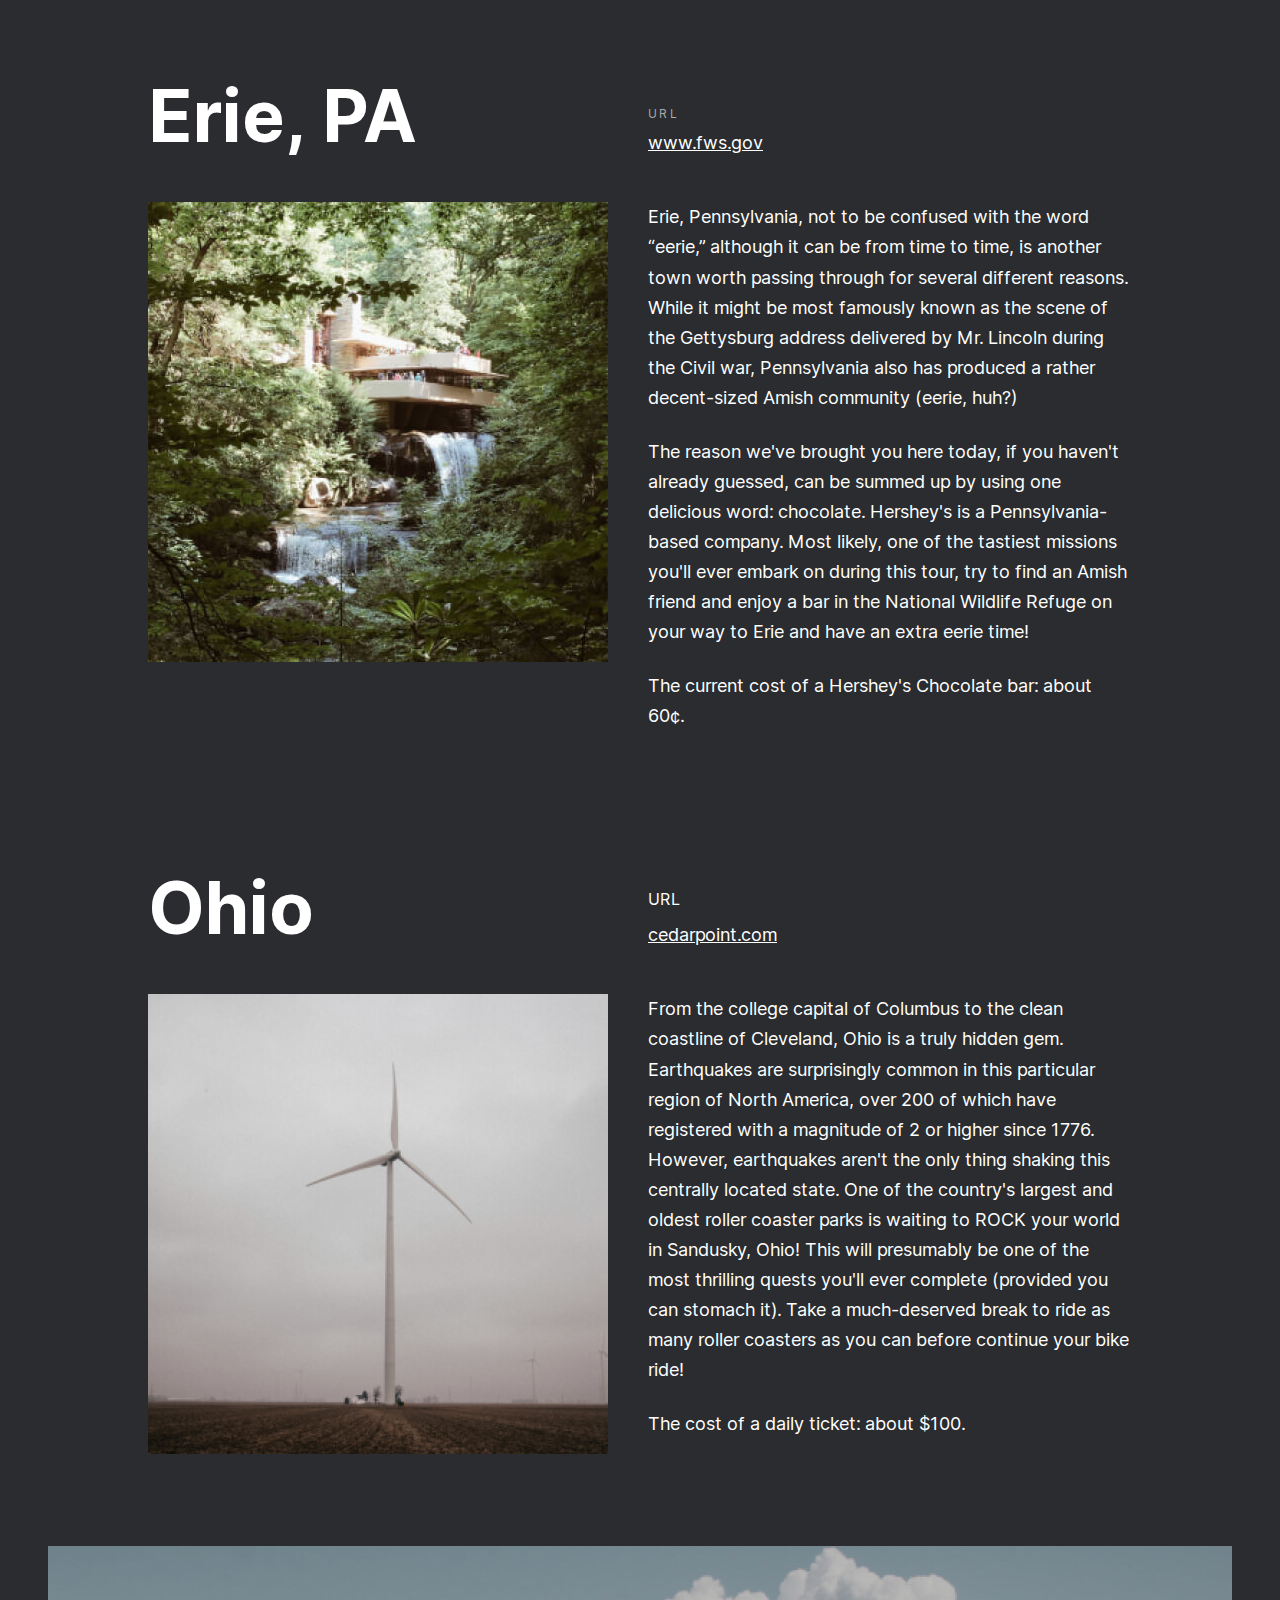
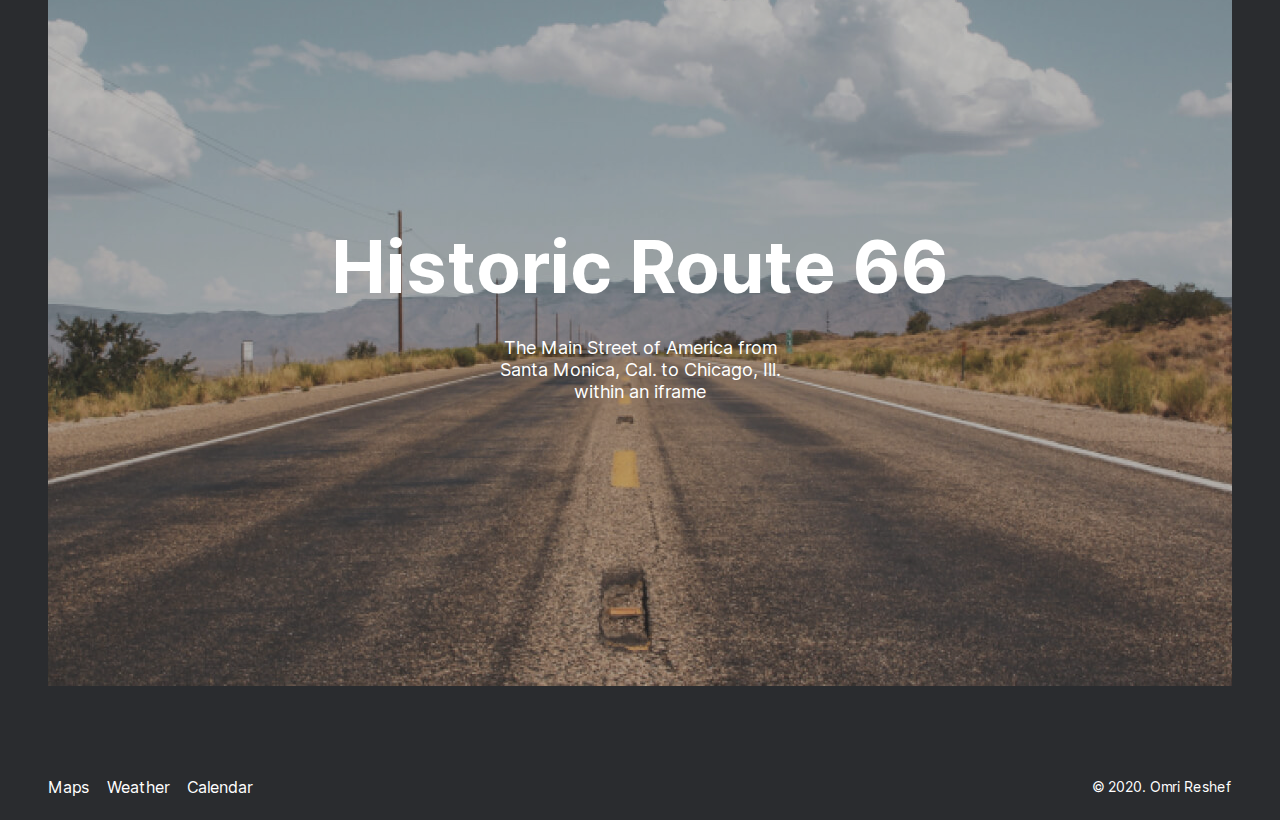
==== commit 06326a32: "updates" ====
--- a/index.html
+++ b/index.html
@@ -29,88 +29,88 @@
           <p class="intro__text_large">That's exactly what we have arranged for you via this travel story</p>
           <p class="intro__text_small">Need more action and adventure in your life instead of the same old routine? From Portland, Maine to Portland, Oregon we're going to take you on an exciting journey through some unknown regions of your country. Leave the car at home and travel by bike starting in New England where it all began. You will pass through 12 beautiful states, covering a total of 3,600 miles, and accomplish 3 monumental missions. Partying and taking a selfie with a famous rock star, donating $1 to a billionaire to help eradicate polio in Africa, and even stopping by famous author Stephen King's house to say hi and asking him to sign your favorite book.</p>
           <ul class="intro__list">
-            <li class="intro__list-item"><span style="font-weight: bold">Distance (miles)</span> 3,644</li>
-            <li class="intro__list-item"><span style="font-weight: bold">Travel time (days)</span> 22</li>
-            <li class="intro__list-item"><span style="font-weight: bold">Highest point (feet)</span> 9,613</li>
-            <li class="intro__list-item"><span style="font-weight: bold">Lowest point (feet)</span> -3</li>                          
+            <li class="intro__list-item"><span class="intro__list-item_bold">Distance (miles)</span> 3,644</li>
+            <li class="intro__list-item"><span class="intro__list-item_bold">Travel time (days)</span> 22</li>
+            <li class="intro__list-item"><span class="intro__list-item_bold">Highest point (feet)</span> 9,613</li>
+            <li class="intro__list-item"><span class="intro__list-item_bold">Lowest point (feet)</span> -3</li>                          
           </ul>
         </section>
         <section class="photo-grid">
-          <img src="./images/__item.jpg" class="photo-grid__item" alt="image 1">
-          <img src="./images/__item (1).jpg" class="photo-grid__item" alt="image 2">
-          <img src="./images/__item (2).jpg" class="photo-grid__item" alt="image 3">
-          <img src="./images/__item (3).jpg" class="photo-grid__item" alt="image 4">
-          <img src="./images/__item (4).jpg" class="photo-grid__item" alt="image 5">
-          <img src="./images/__item (5).jpg" class="photo-grid__item" alt="image 6">
-          <img src="./images/__item (6).jpg" class="photo-grid__item" alt="image 7">
-          <img src="./images/__item (7).jpg" class="photo-grid__item" alt="image 8">
-          <img src="./images/__item (8).jpg" class="photo-grid__item" alt="image 9">
-          <img src="./images/__item (9).jpg" class="photo-grid__item" alt="image 10">
-          <img src="./images/__item (10).jpg" class="photo-grid__item" alt="image 11">
-          <img src="./images/__item (11).jpg" class="photo-grid__item" alt="image 12"> 
+          <img src="./images/__item.jpg" class="photo-grid__item" alt="image">
+          <img src="./images/__item1.jpg" class="photo-grid__item" alt="image">
+          <img src="./images/__item2.jpg" class="photo-grid__item" alt="image">
+          <img src="./images/__item3.jpg" class="photo-grid__item" alt="image">
+          <img src="./images/__item4.jpg" class="photo-grid__item" alt="image">
+          <img src="./images/__item5.jpg" class="photo-grid__item" alt="image">
+          <img src="./images/__item6.jpg" class="photo-grid__item" alt="image">
+          <img src="./images/__item7.jpg" class="photo-grid__item" alt="image">
+          <img src="./images/__item8.jpg" class="photo-grid__item" alt="image">
+          <img src="./images/__item9.jpg" class="photo-grid__item" alt="image">
+          <img src="./images/__item10.jpg" class="photo-grid__item" alt="image">
+          <img src="./images/__item11.jpg" class="photo-grid__item" alt="image"> 
         </section>
         <section class="places">
           <div class="places-item">
             <h2 class="places-item__title">Maine</h2>
             <img src="./images/maine.jpg" class="places-item__image" alt="image maine">
             <div class="places-item__website">
-              <h3 class="places-item__url">URL</h3>
+              <p class="places-item__url">URL</p>
               <a href="https://www.global.llbean.com" class="places-item__link">global.llbean.com</a>
             </div>
             <div class="places-item__text">
-              <p class="places-item__text_first">Still, as sparsely populated as it was in the 1600s, this is an extraordinary and highly underrated state full of rich history and majestic natural beauty. Maine is the main state you want to be sure not to miss. As your journey is going to be a long one, you had best be prepared for an arduous trek.</p>
-              <p class="places-item__text_second">Thankfully, not only is Maine home to the very first European settlers on US territory in the era of Vikings, but is also home to L.L. Bean, which is a great company to grab a super sturdy backpack from for your 3-month expedition.</p>
-              <p class="places-item__text_last">Average cost: $80-100.</p>
+              <p class="places-item__paragraph">Still, as sparsely populated as it was in the 1600s, this is an extraordinary and highly underrated state full of rich history and majestic natural beauty. Maine is the main state you want to be sure not to miss. As your journey is going to be a long one, you had best be prepared for an arduous trek.</p>
+              <p class="places-item__paragraph">Thankfully, not only is Maine home to the very first European settlers on US territory in the era of Vikings, but is also home to L.L. Bean, which is a great company to grab a super sturdy backpack from for your 3-month expedition.</p>
+              <p class="places-item__paragraph">Average cost: $80-100.</p>
             </div>
           </div>
           <div class="places-item">
             <h2 class="places-item__title">New Hampshare</h2>
             <img src="./images/new-hampshare.jpg" class="places-item__image" alt="image new hampshare">
             <div class="places-item__website">
-              <h3 class="places-item__url">URL</h3>
+              <p class="places-item__url">URL</p>
               <a href="https://www.timberland.com" class="places-item__link">timberland.com</a>
             </div>
             <div class="places-item__text">
-              <p class="places-item__text_first">There's no better place to lose yourself in nature than in springtime New Hampshire. As serene and beautiful as it was in the 1700s, this state is still much less traveled than its neighbors to the South. So enjoy it while it lasts.</p>
-              <p class="places-item__text_second">You won't be on your bike the whole time, so doesn't it make sense to pick up some extra footwear? Fortunately for you, the best outdoor shoe company in the history of the world proudly hails from this state. Cycle by the Timberland headquarters in Stratham, and pick up a pair of rugged, waterproof boots to keep your feet dry. Fitting for unpredictable weather you may be confronted by while passing through the Appalachians. These boots are also better than cycling shoes when pitching a tent.</p>
-              <p class="places-item__text_last">Average cost: $100-150.</p>
+              <p class="places-item__paragraph">There's no better place to lose yourself in nature than in springtime New Hampshire. As serene and beautiful as it was in the 1700s, this state is still much less traveled than its neighbors to the South. So enjoy it while it lasts.</p>
+              <p class="places-item__paragraph">You won't be on your bike the whole time, so doesn't it make sense to pick up some extra footwear? Fortunately for you, the best outdoor shoe company in the history of the world proudly hails from this state. Cycle by the Timberland headquarters in Stratham, and pick up a pair of rugged, waterproof boots to keep your feet dry. Fitting for unpredictable weather you may be confronted by while passing through the Appalachians. These boots are also better than cycling shoes when pitching a tent.</p>
+              <p class="places-item__paragraph">Average cost: $100-150.</p>
             </div>
           </div>
           <div class="places-item">
             <h2 class="places-item__title">New York</h2>
             <img src="./images/new-york.jpg" class="places-item__image" alt="image new york">
             <div class="places-item__website">
-              <h3 class="places-item__url">URL</h3>
+              <p class="places-item__url">URL</p>
               <a href="https://www.ge.com" class="places-item__link">ge.com</a>
             </div>
             <div class="places-item__text">
-              <p class="places-item__text_first">Not only famous for “The Big Apple,” the state of NY also has several other reasons for going down in history. Since the late 1800s Schenectady, “The City that Lights and Hauls the World,” has been home to the world-famous General Electric Company.</p>
-              <p class="places-item__text_second">This is where modern power generators were born as well as contemporary means of transmitting energy. So we figured this would be the perfect place to find a batteryless dynamo light for your bicycle to help you see through those dark lonely roads on your adventure. Such a light from GE will set you back about $10-20.</p>  
+              <p class="places-item__paragraph">Not only famous for “The Big Apple,” the state of NY also has several other reasons for going down in history. Since the late 1800s Schenectady, “The City that Lights and Hauls the World,” has been home to the world-famous General Electric Company.</p>
+              <p class="places-item__paragraph">This is where modern power generators were born as well as contemporary means of transmitting energy. So we figured this would be the perfect place to find a batteryless dynamo light for your bicycle to help you see through those dark lonely roads on your adventure. Such a light from GE will set you back about $10-20.</p>  
             </div>
           </div>
           <div class="places-item">
             <h2 class="places-item__title">Erie, PA</h2>
             <img src="./images/erie.jpg" class="places-item__image" alt="image erie">
             <div class="places-item__website">
-              <h3 class="places-item__url">URL</h3>
+              <p class="places-item__url">URL</p>
               <a href="https://www.fws.gov" class="places-item__link">www.fws.gov</a>
             </div>
             <div class="places-item__text">
-              <p class="places-item__text_first">Erie, Pennsylvania, not to be confused with the word “eerie,” although it can be from time to time, is another town worth passing through for several different reasons. While it might be most famously known as the scene of the Gettysburg address delivered by Mr. Lincoln during the Civil war, Pennsylvania also has produced a rather decent-sized Amish community (eerie, huh?)</p>
-              <p class="places-item__text_second">The reason we've brought you here today, if you haven't already guessed, can be summed up by using one delicious word: chocolate. Hershey's is a Pennsylvania-based company. Most likely, one of the tastiest missions you'll ever embark on during this tour, try to find an Amish friend and enjoy a bar in the National Wildlife Refuge on your way to Erie and have an extra eerie time!</p>
-              <p class="places-item__text_last">The current cost of a Hershey's Chocolate bar: about 60¢.</p>  
+              <p class="places-item__paragraph">Erie, Pennsylvania, not to be confused with the word “eerie,” although it can be from time to time, is another town worth passing through for several different reasons. While it might be most famously known as the scene of the Gettysburg address delivered by Mr. Lincoln during the Civil war, Pennsylvania also has produced a rather decent-sized Amish community (eerie, huh?)</p>
+              <p class="places-item__paragraph">The reason we've brought you here today, if you haven't already guessed, can be summed up by using one delicious word: chocolate. Hershey's is a Pennsylvania-based company. Most likely, one of the tastiest missions you'll ever embark on during this tour, try to find an Amish friend and enjoy a bar in the National Wildlife Refuge on your way to Erie and have an extra eerie time!</p>
+              <p class="places-item__paragraph">The current cost of a Hershey's Chocolate bar: about 60¢.</p>  
             </div>
           </div>
           <div class="places-item">
             <h2 class="places-item__title">Ohio</h2>
             <img src="./images/ohio.jpg" class="places-item__image" alt="image ohio">
             <div class="places-item__website">
-              <h3 class="places-item_url">URL</h3>
+              <p class="places-item_url">URL</p>
               <a href="https://www.cedarpoint.com" class="places-item__link">cedarpoint.com</a>
             </div>
             <div class="places-item__text">
-              <p class="places-item__text_first">From the college capital of Columbus to the clean coastline of Cleveland, Ohio is a truly hidden gem. Earthquakes are surprisingly common in this particular region of North America, over 200 of which have registered with a magnitude of 2 or higher since 1776. However, earthquakes aren't the only thing shaking this centrally located state. One of the country's largest and oldest roller coaster parks is waiting to ROCK your world in Sandusky, Ohio! This will presumably be one of the most thrilling quests you'll ever complete (provided you can stomach it). Take a much-deserved break to ride as many roller coasters as you can before continue your bike ride!</p>
-              <p class="places-item__text_second">The cost of a daily ticket: about $100.</p>
+              <p class="places-item__paragraph">From the college capital of Columbus to the clean coastline of Cleveland, Ohio is a truly hidden gem. Earthquakes are surprisingly common in this particular region of North America, over 200 of which have registered with a magnitude of 2 or higher since 1776. However, earthquakes aren't the only thing shaking this centrally located state. One of the country's largest and oldest roller coaster parks is waiting to ROCK your world in Sandusky, Ohio! This will presumably be one of the most thrilling quests you'll ever complete (provided you can stomach it). Take a much-deserved break to ride as many roller coasters as you can before continue your bike ride!</p>
+              <p class="places-item__paragraph">The cost of a daily ticket: about $100.</p>
             </div>
           </div>
         </section>
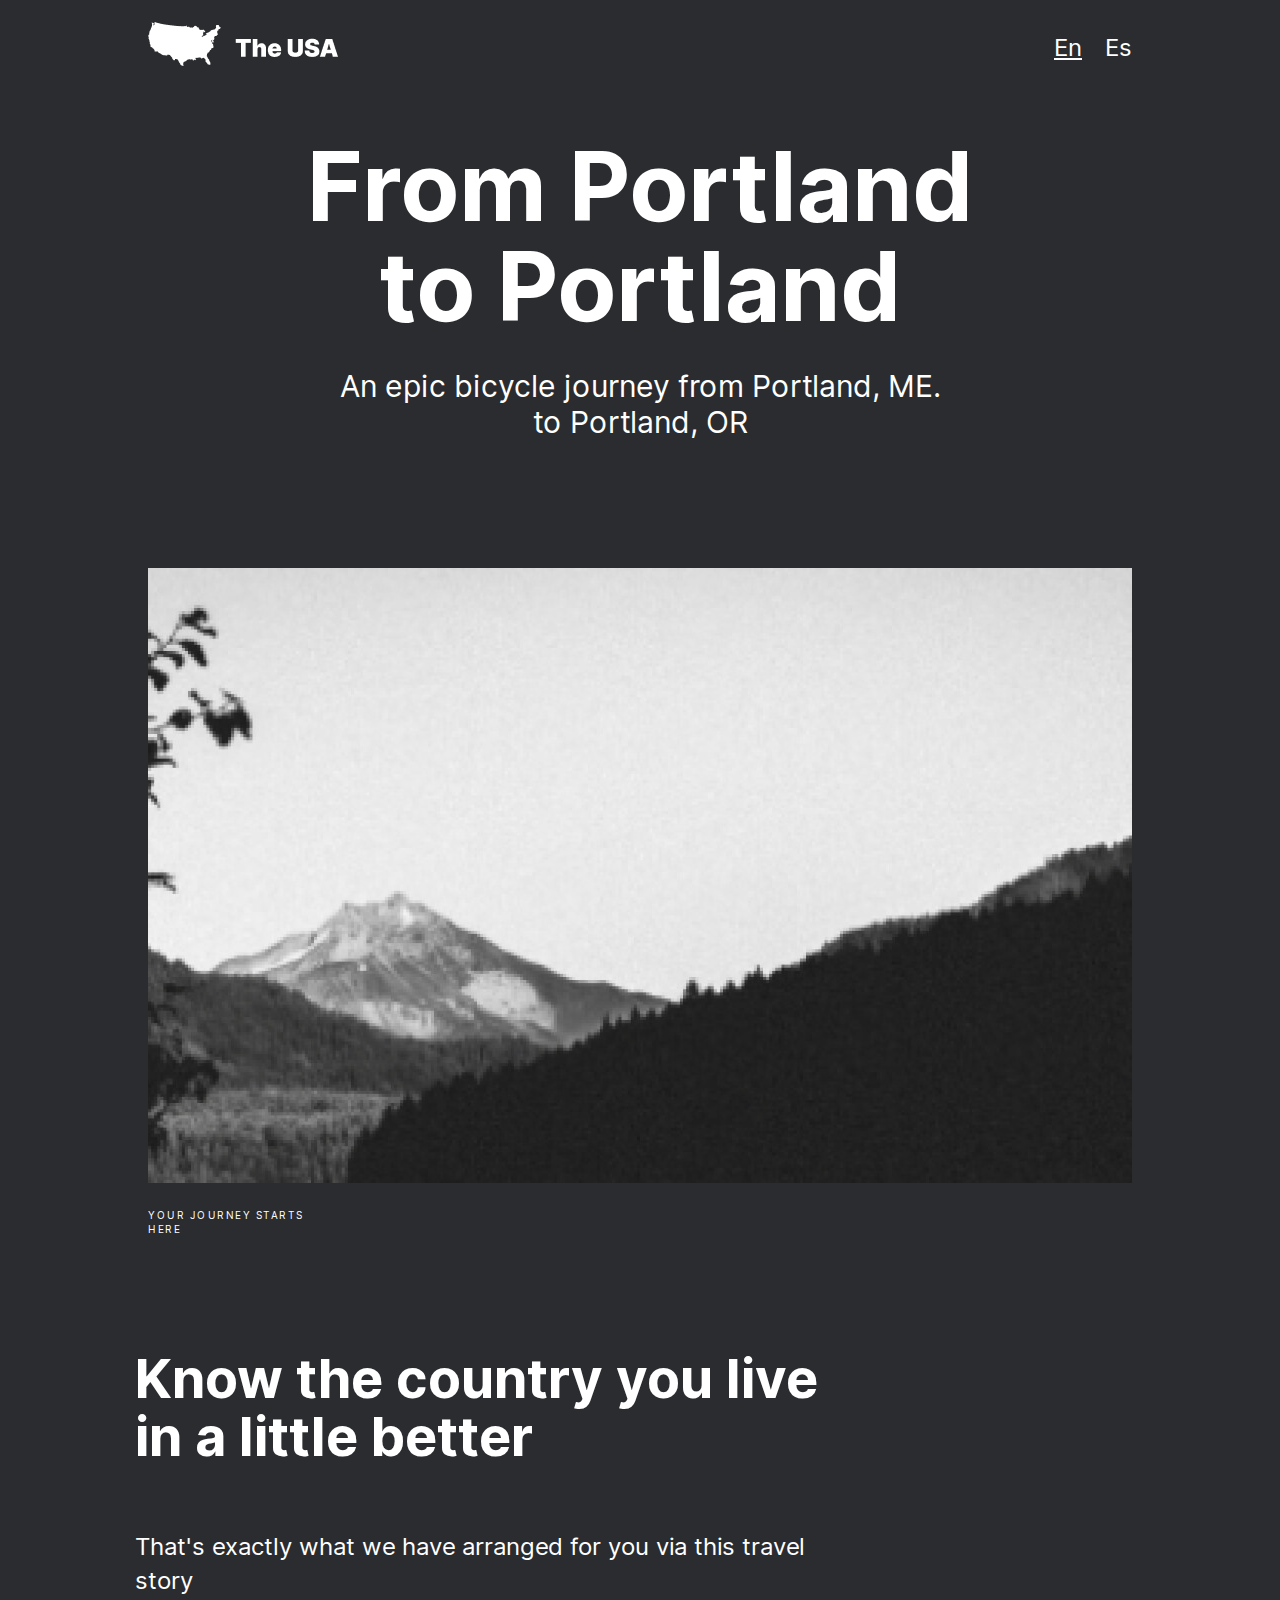
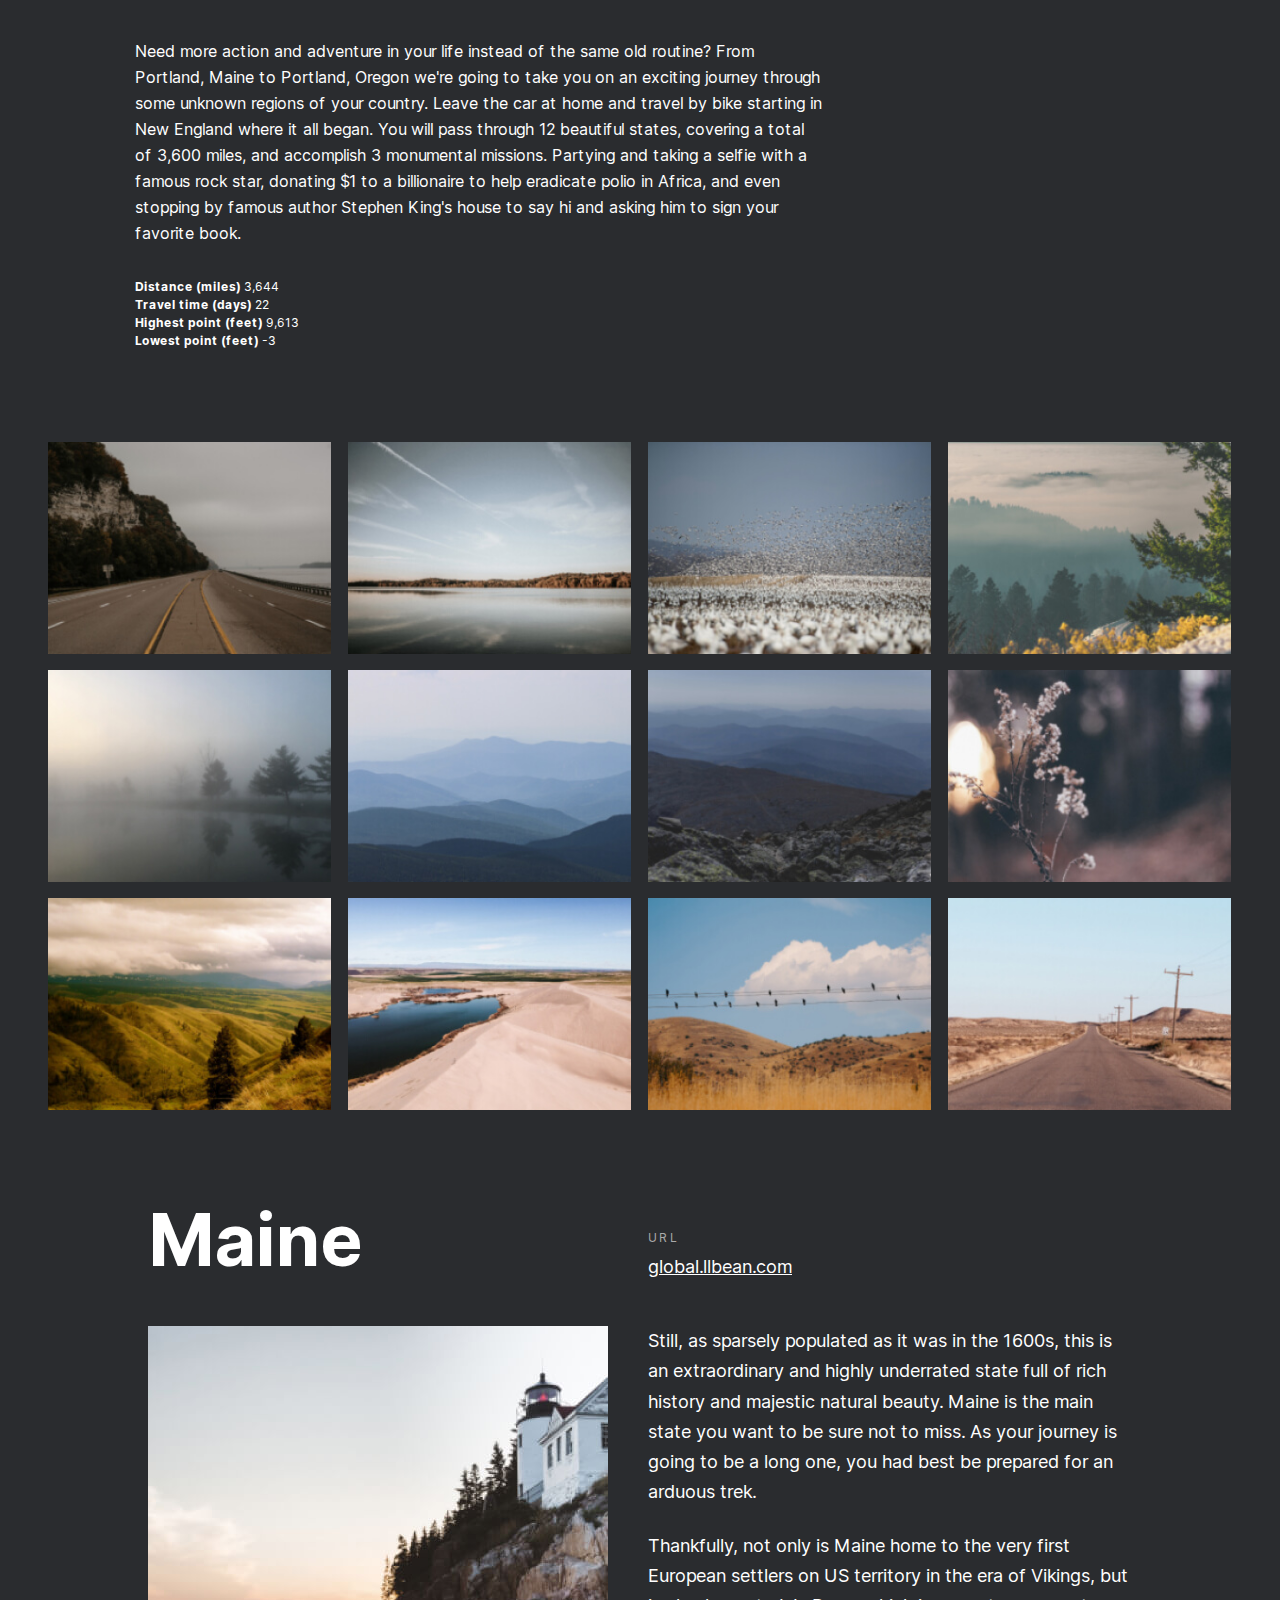
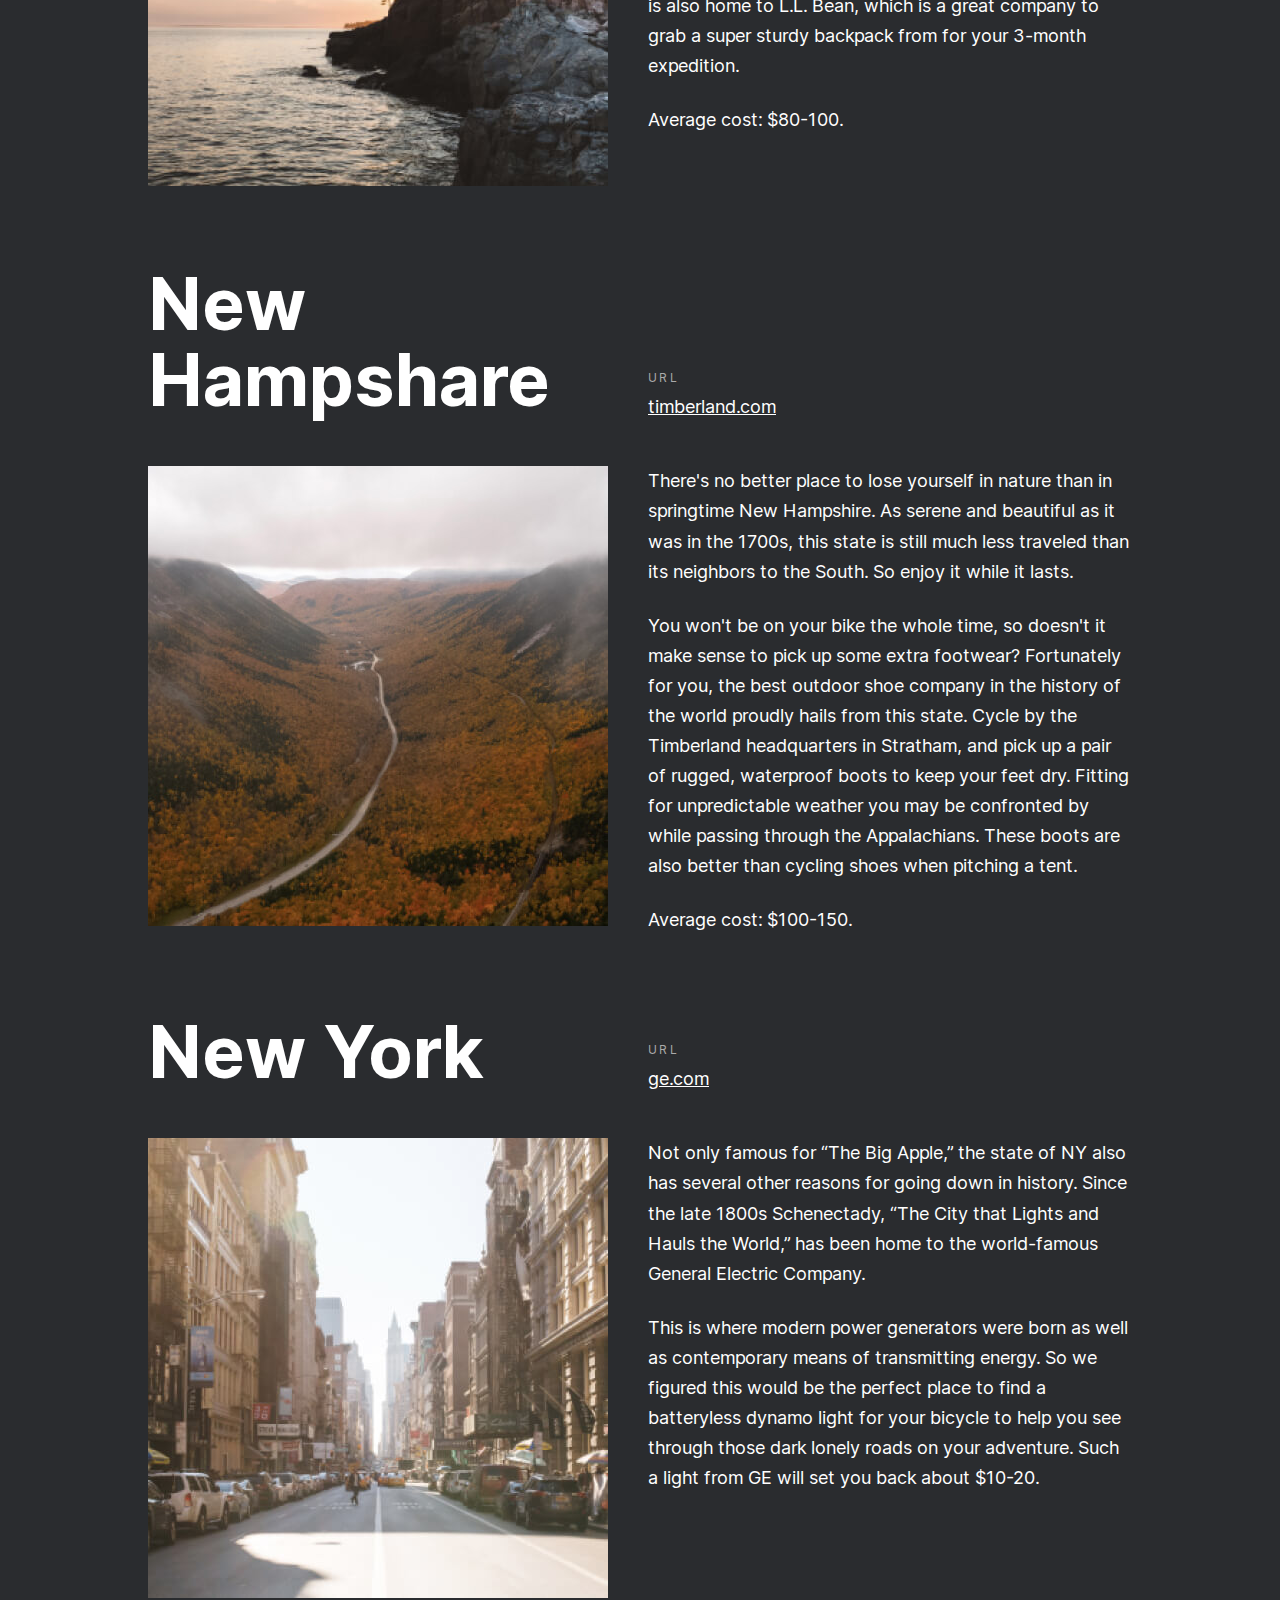
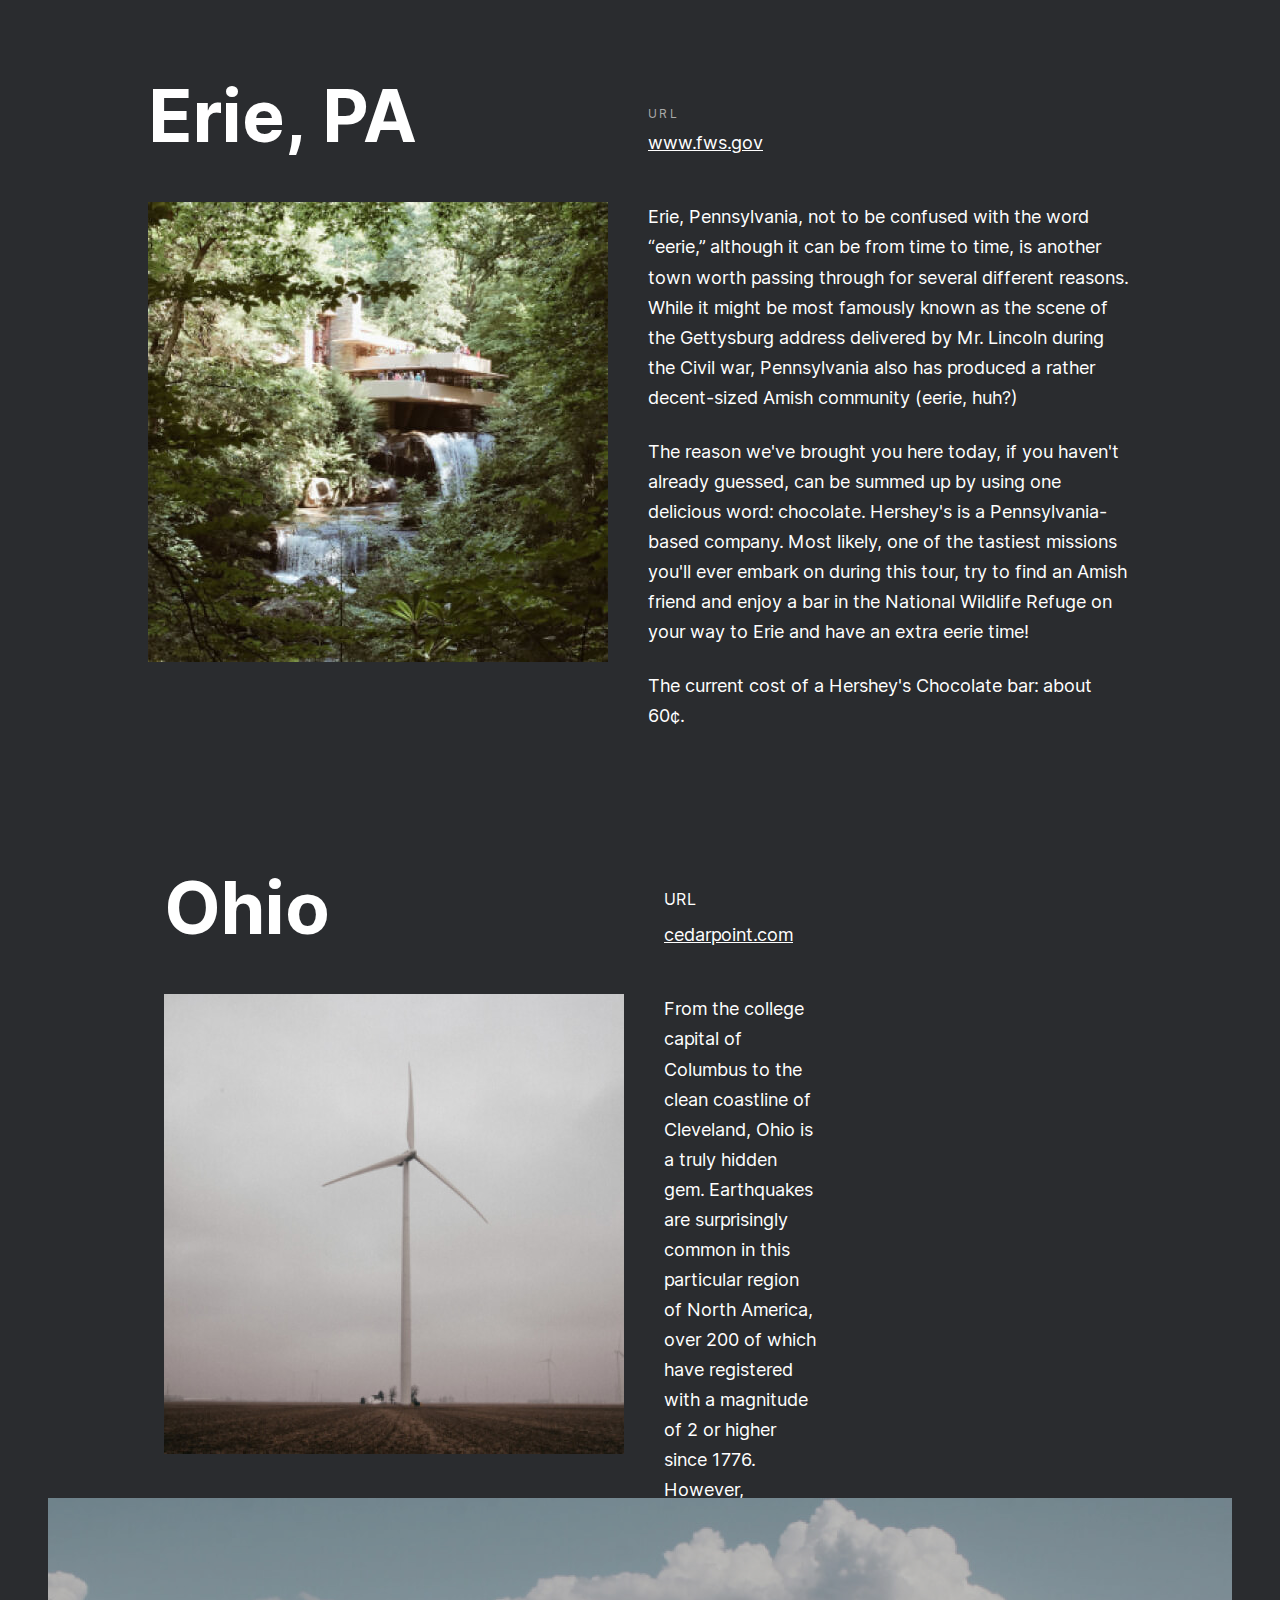
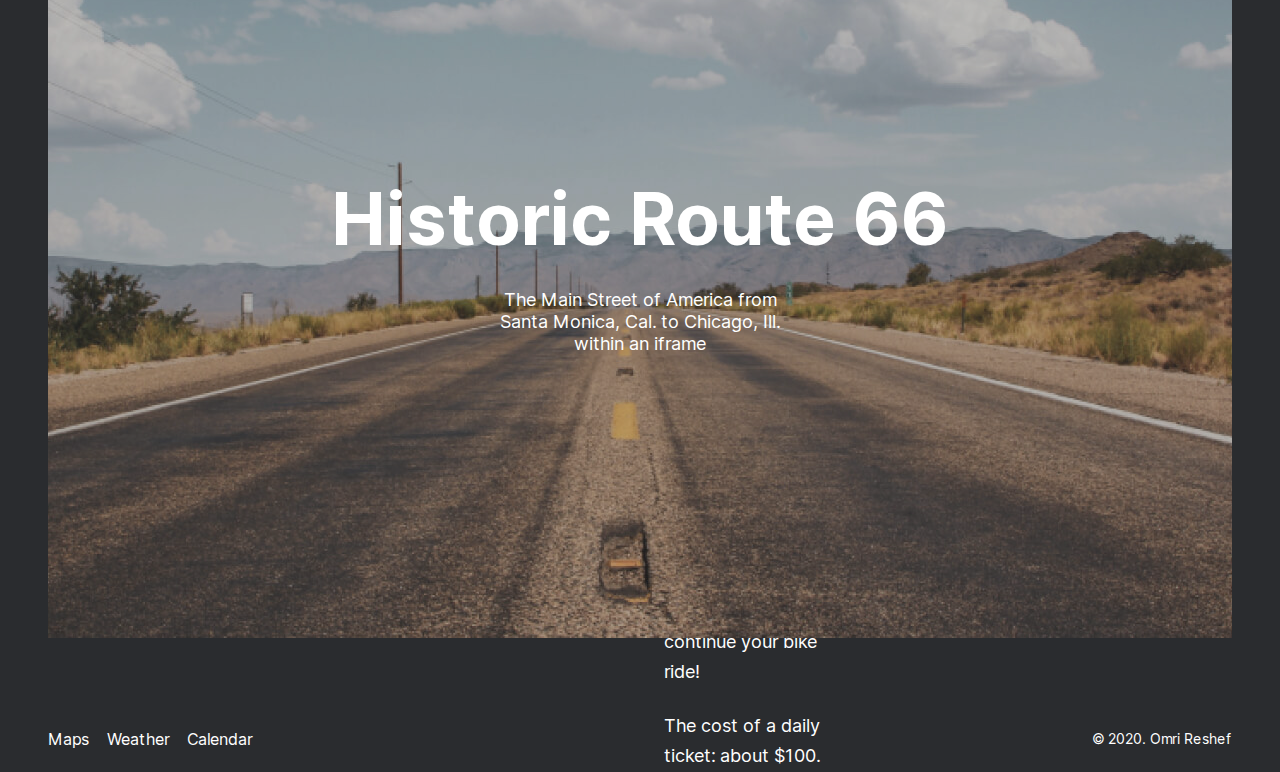
==== commit d7129e0a: "last update hopefully" ====
--- a/index.html
+++ b/index.html
@@ -4,6 +4,7 @@
   <meta charset="UTF-8">
   <title>From Portland to Portland</title>
   <meta name="viewport" content="width=device-width, initial-scale=1.0">
+  <meta name="description" content="Responsive Design">
   <link rel="stylesheet" href="./pages/index.css">
 </head>
 <body>
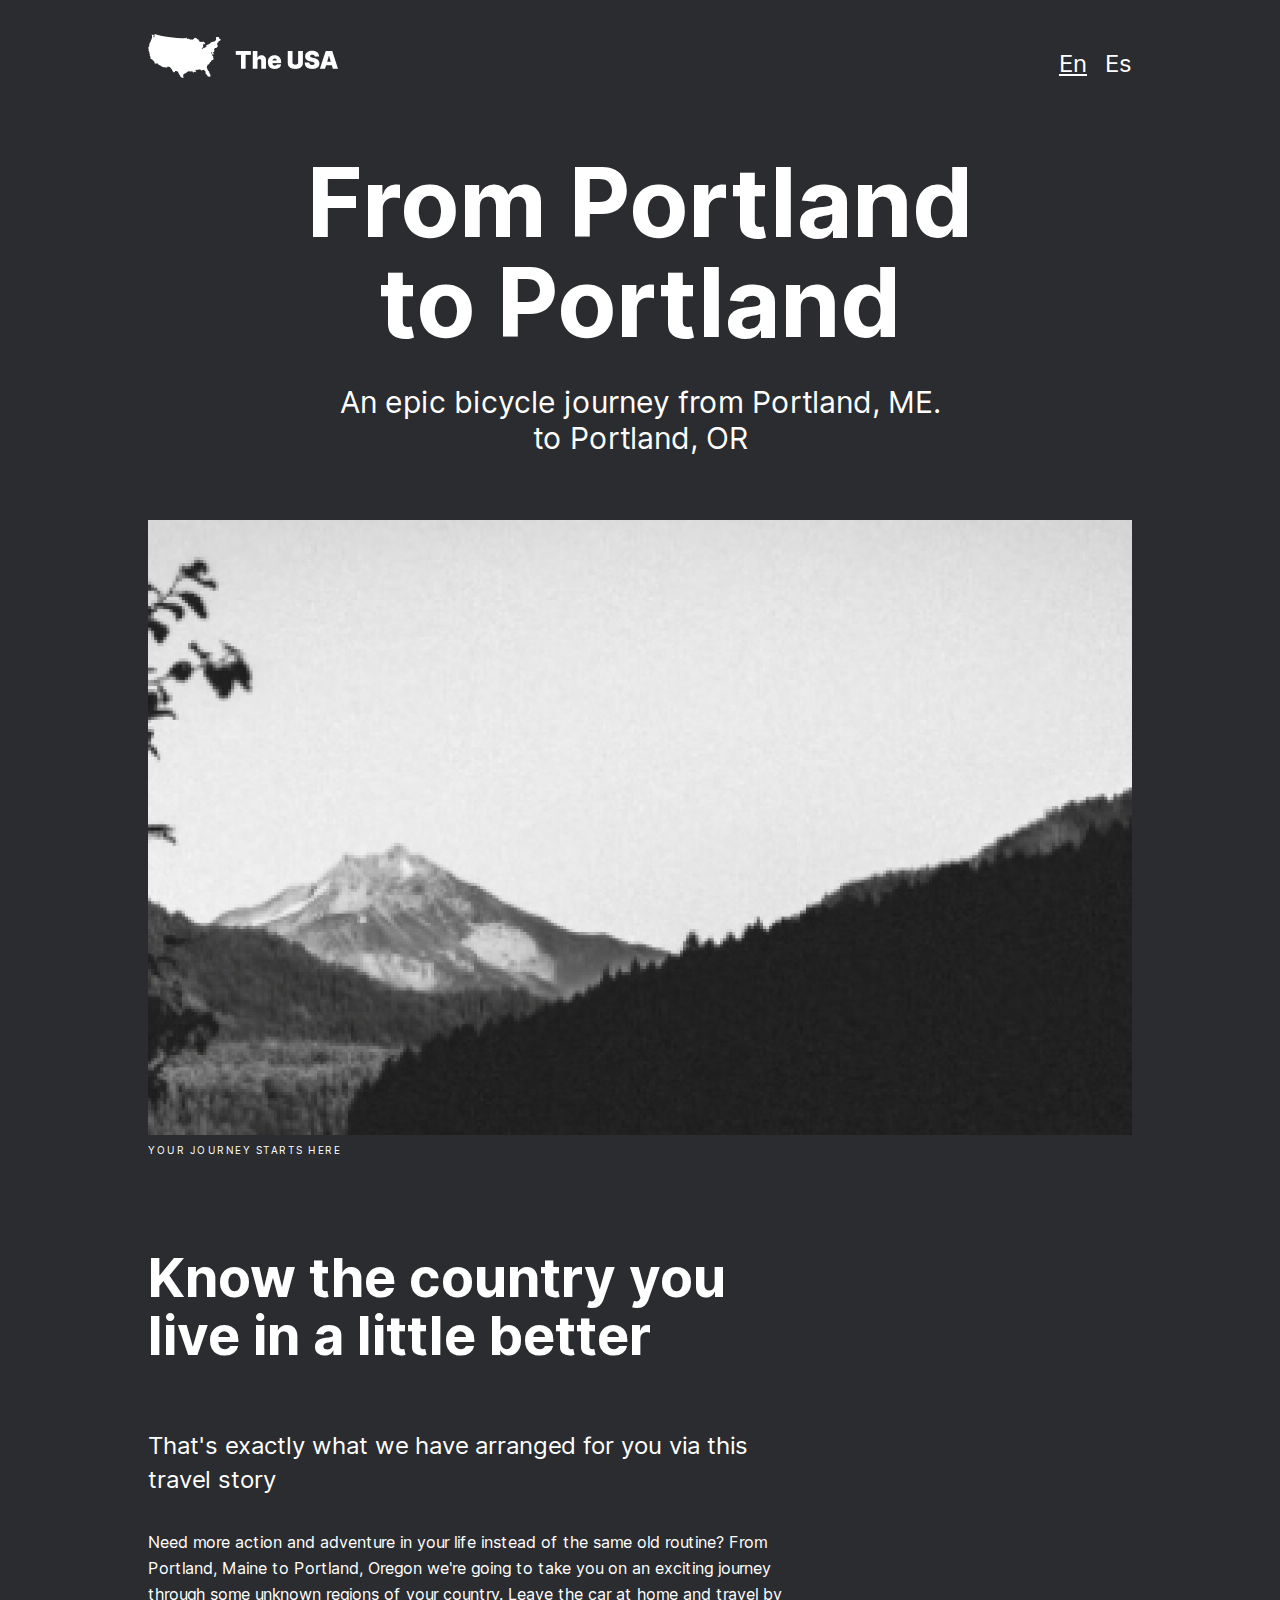
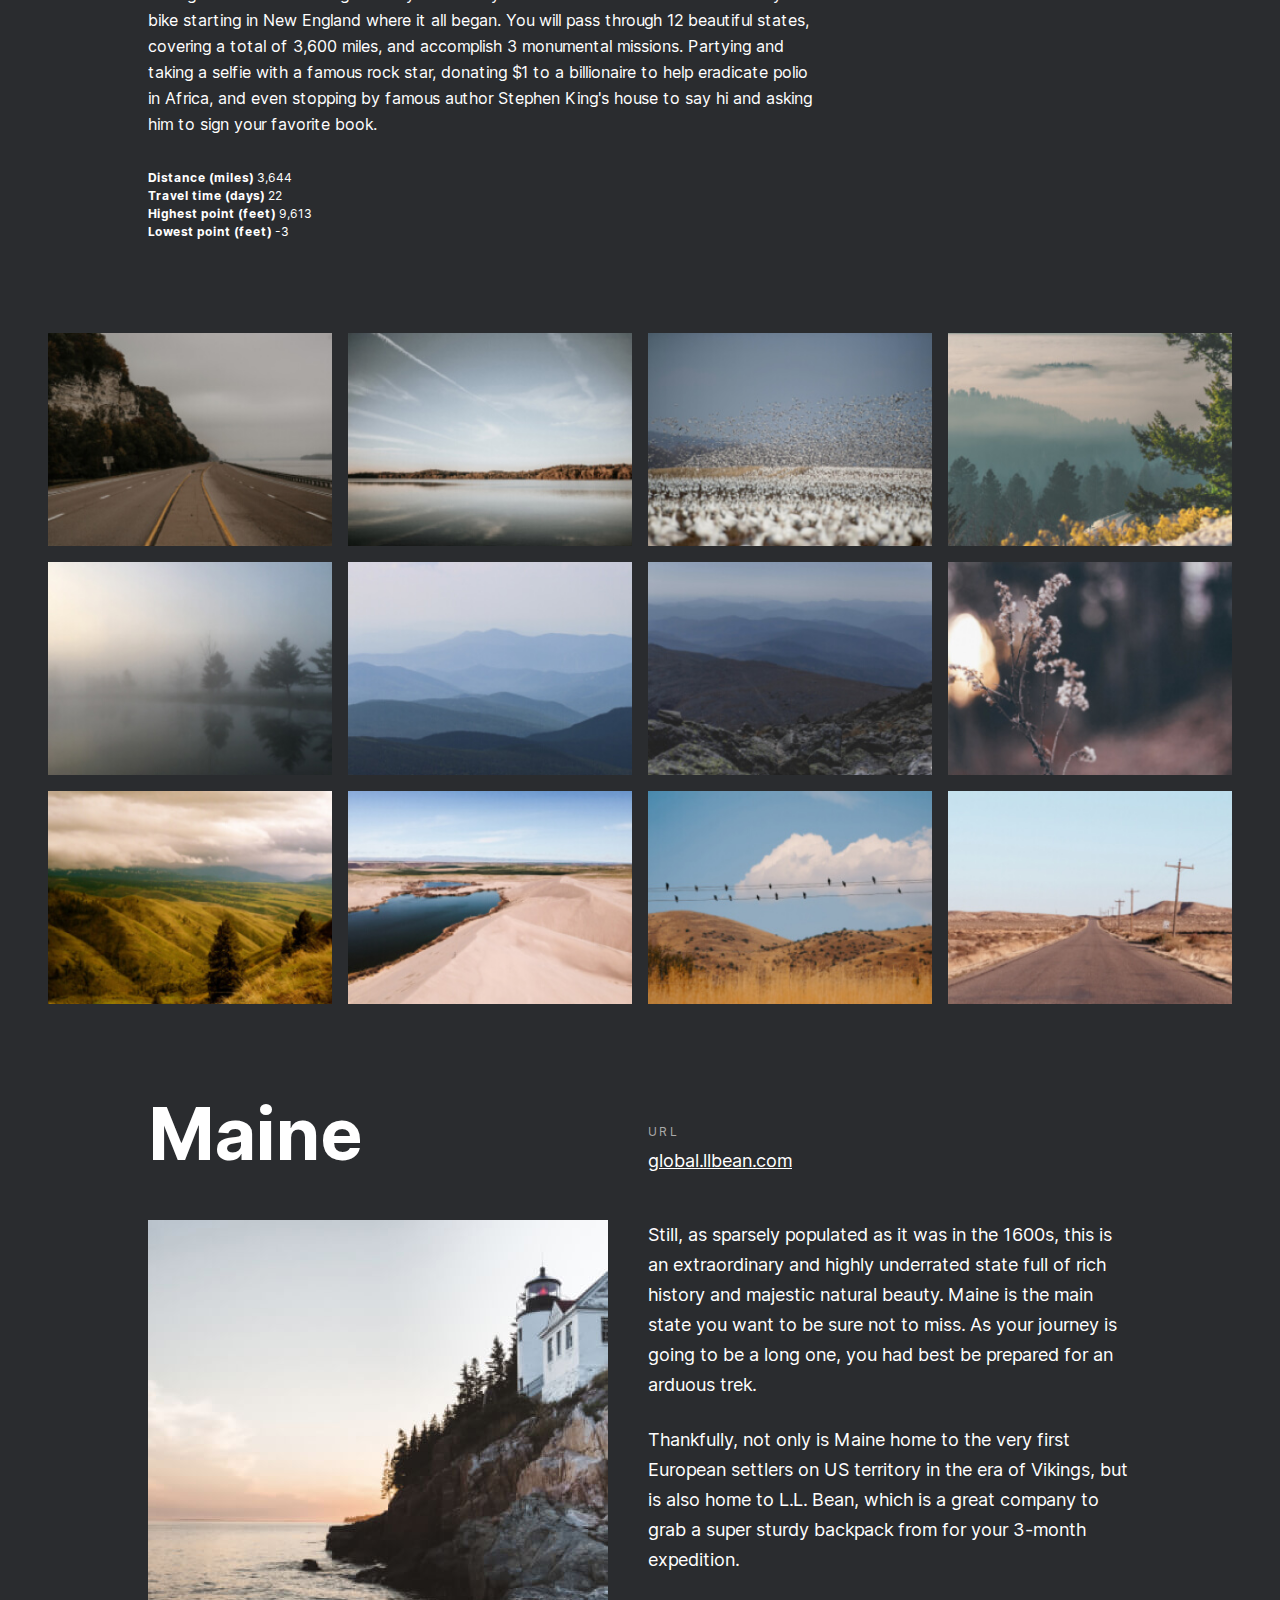
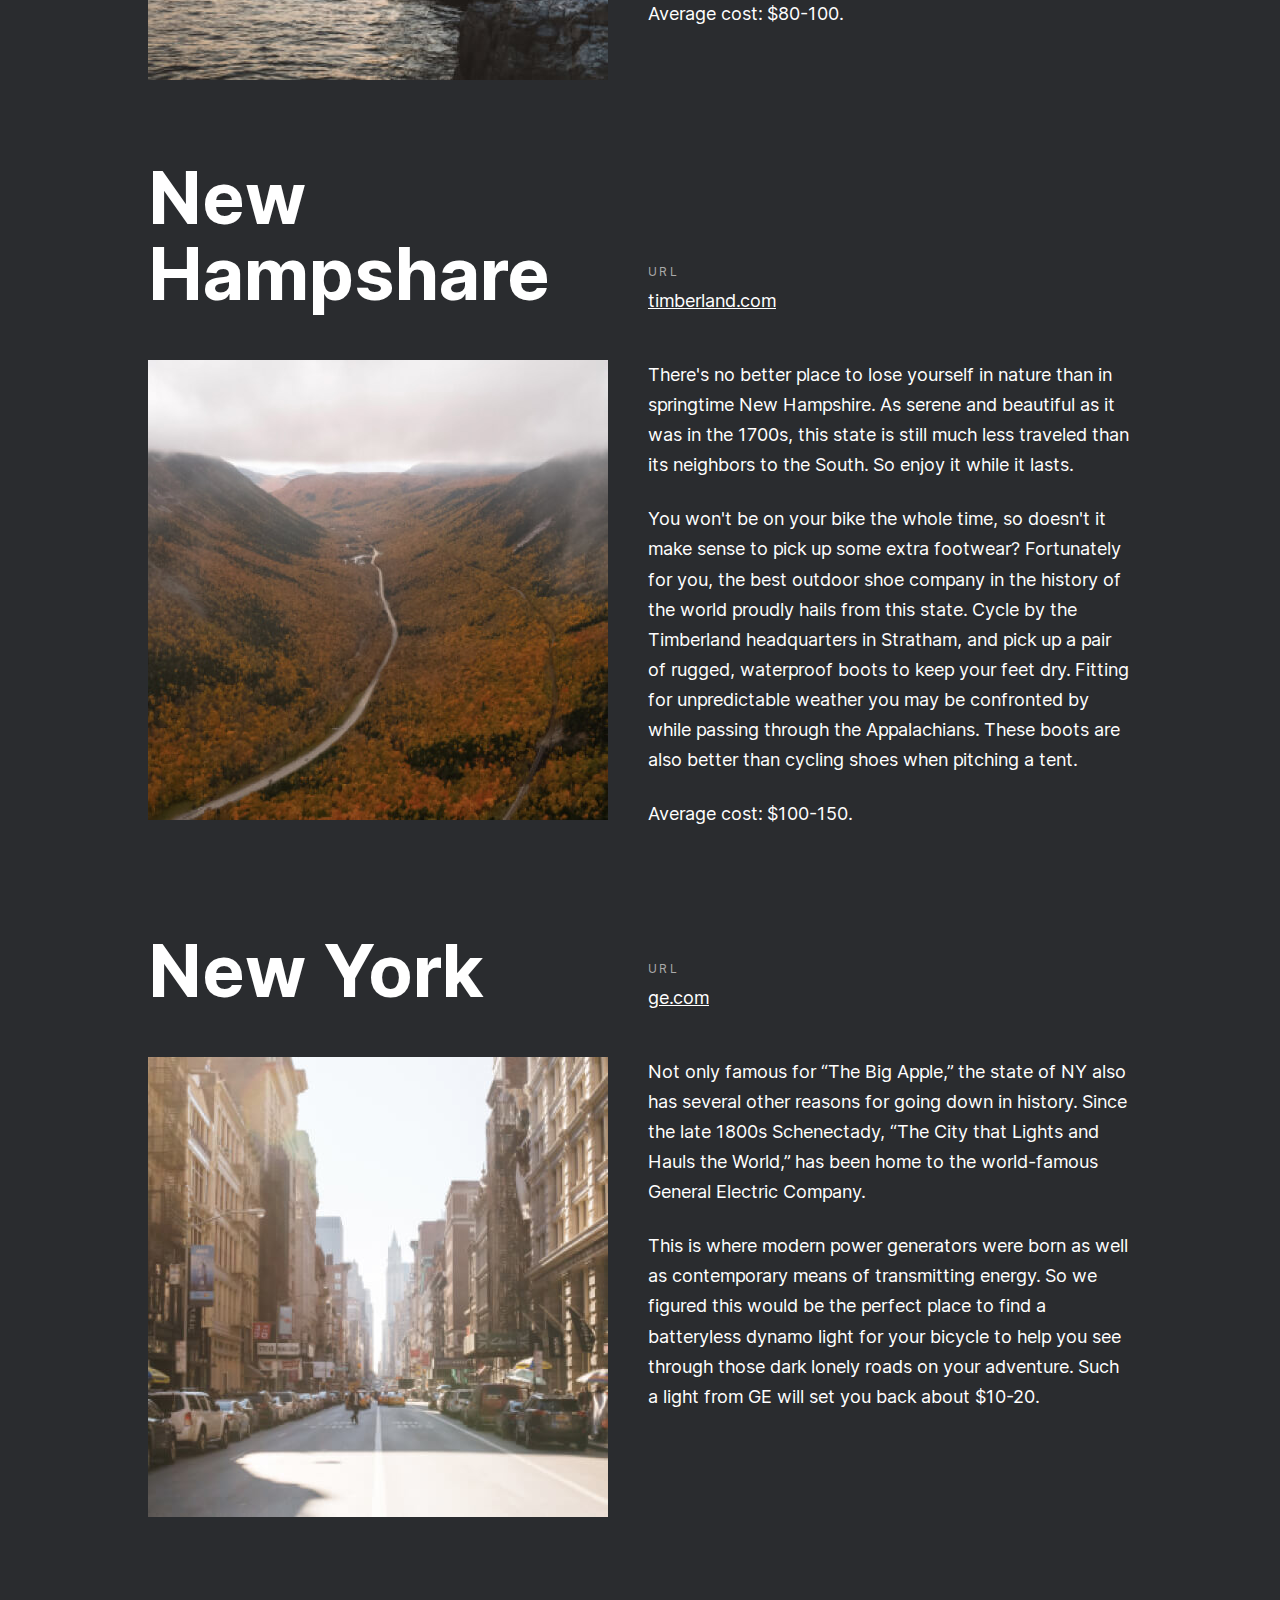
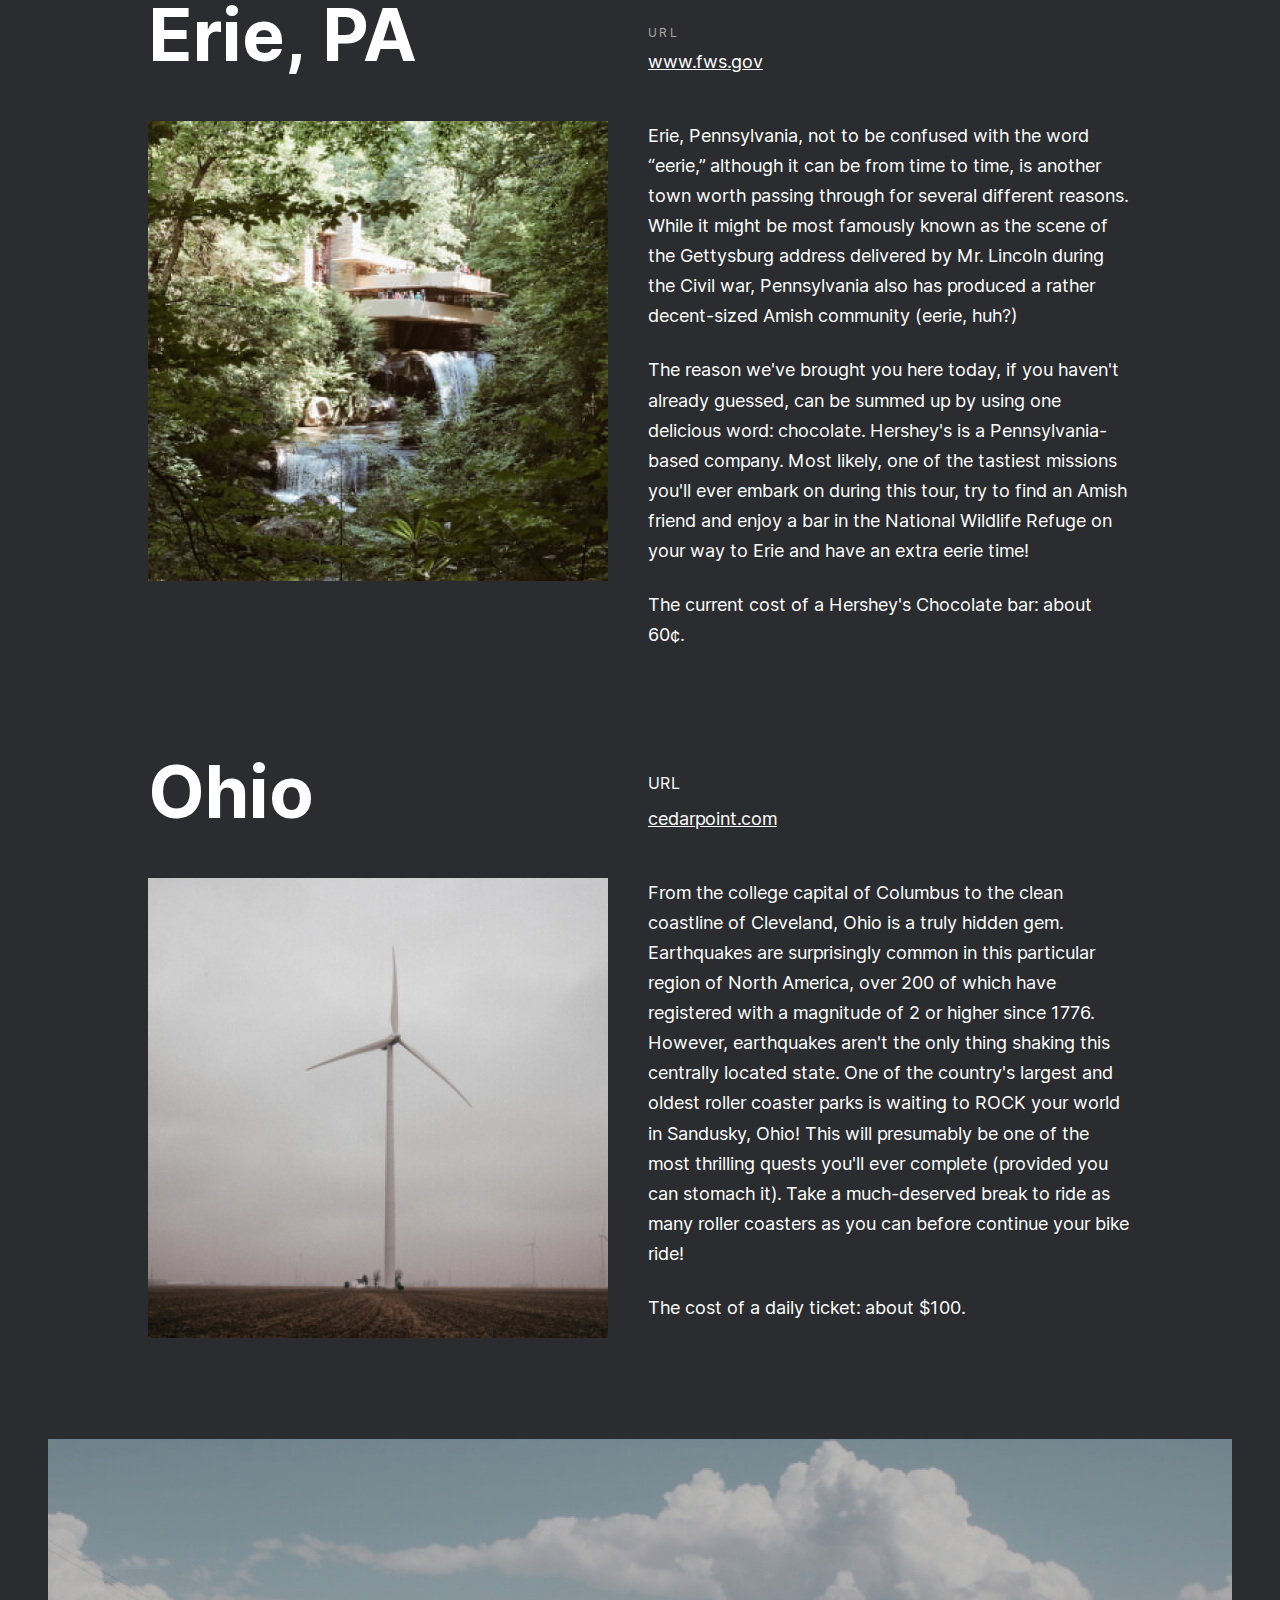
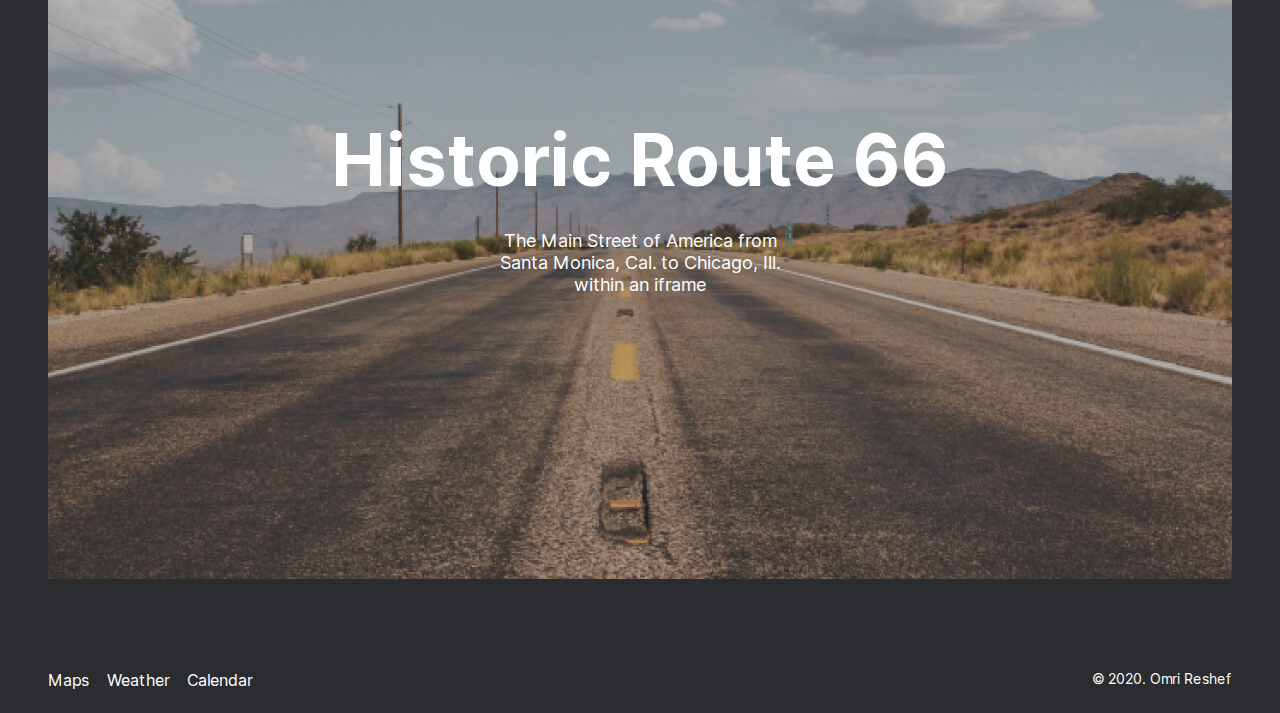
==== commit c81a2df0: "update" ====
--- a/index.html
+++ b/index.html
@@ -10,11 +10,17 @@
 <body>
   <div class="page">
     <header class="header">
-      <img class="logo" src="./images/logo.png" alt="the usa logo">
-      <nav class="header__links">
-        <a href="#" class="header__lang-link header__lang-link_en">En</a>
-        <a href="#" class="header__lang-link">Es</a>
-      </nav>
+      <div class="header__container">
+        <img class="logo" src="./images/logo.png" alt="the usa logo">
+        <ul class="header__links">
+          <li>
+            <a href="#" class="header__lang-link header__lang-link_en">En</a>
+          </li>
+          <li>
+            <a href="#" class="header__lang-link">Es</a>
+          </li> 
+        </ul>
+      </div>
     </header>
     <main class="content">
         <section class="lead">
@@ -27,8 +33,8 @@
         </section>
         <section class="intro">
           <h2 class="intro__title">Know the country you live in a little better</h2>
-          <p class="intro__text_large">That's exactly what we have arranged for you via this travel story</p>
-          <p class="intro__text_small">Need more action and adventure in your life instead of the same old routine? From Portland, Maine to Portland, Oregon we're going to take you on an exciting journey through some unknown regions of your country. Leave the car at home and travel by bike starting in New England where it all began. You will pass through 12 beautiful states, covering a total of 3,600 miles, and accomplish 3 monumental missions. Partying and taking a selfie with a famous rock star, donating $1 to a billionaire to help eradicate polio in Africa, and even stopping by famous author Stephen King's house to say hi and asking him to sign your favorite book.</p>
+          <p class="intro__subtitle">That's exactly what we have arranged for you via this travel story</p>
+          <p class="intro__text">Need more action and adventure in your life instead of the same old routine? From Portland, Maine to Portland, Oregon we're going to take you on an exciting journey through some unknown regions of your country. Leave the car at home and travel by bike starting in New England where it all began. You will pass through 12 beautiful states, covering a total of 3,600 miles, and accomplish 3 monumental missions. Partying and taking a selfie with a famous rock star, donating $1 to a billionaire to help eradicate polio in Africa, and even stopping by famous author Stephen King's house to say hi and asking him to sign your favorite book.</p>
           <ul class="intro__list">
             <li class="intro__list-item"><span class="intro__list-item_bold">Distance (miles)</span> 3,644</li>
             <li class="intro__list-item"><span class="intro__list-item_bold">Travel time (days)</span> 22</li>
@@ -123,12 +129,14 @@
         </section>
     </main>
     <footer class="footer">   
-      <nav class="footer__links"> 
-        <a href="https://yandex.com/maps" class="footer__link">Maps</a>
-        <a href="https://yandex.com/weather/moscow" class="footer__link">Weather</a>
+      <div class="footer__container">
+        <nav class="footer__links"> 
+          <a href="https://yandex.com/maps" class="footer__link">Maps</a>
+          <a href="https://yandex.com/weather/moscow" class="footer__link">Weather</a>
         <a href="https://yandex.com/maps" class="footer__link">Calendar</a>
-      </nav>
-      <p class="footer__copyright">&COPY; 2020. Omri Reshef</p>   
+        </nav>
+        <p class="footer__copyright">&COPY; 2020. Omri Reshef</p> 
+      </div>  
     </footer>
   </div>  
 </body>
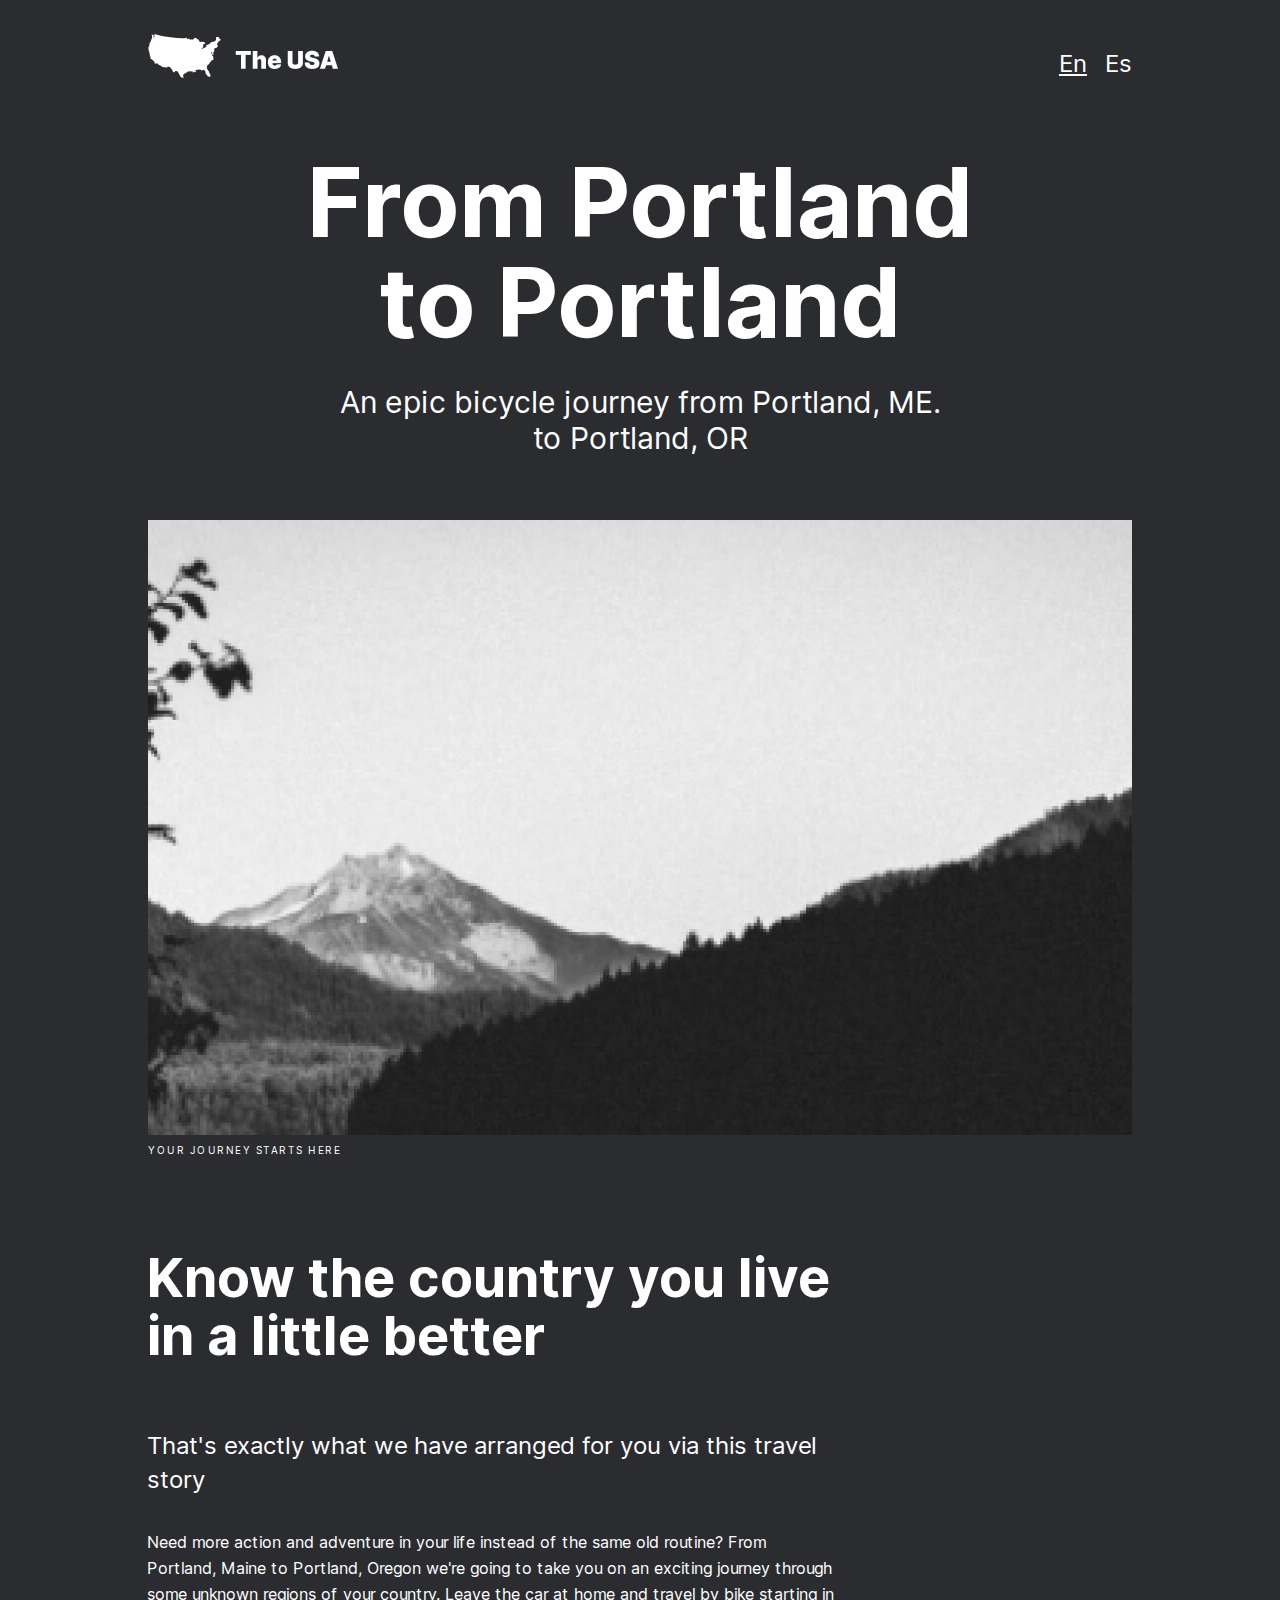
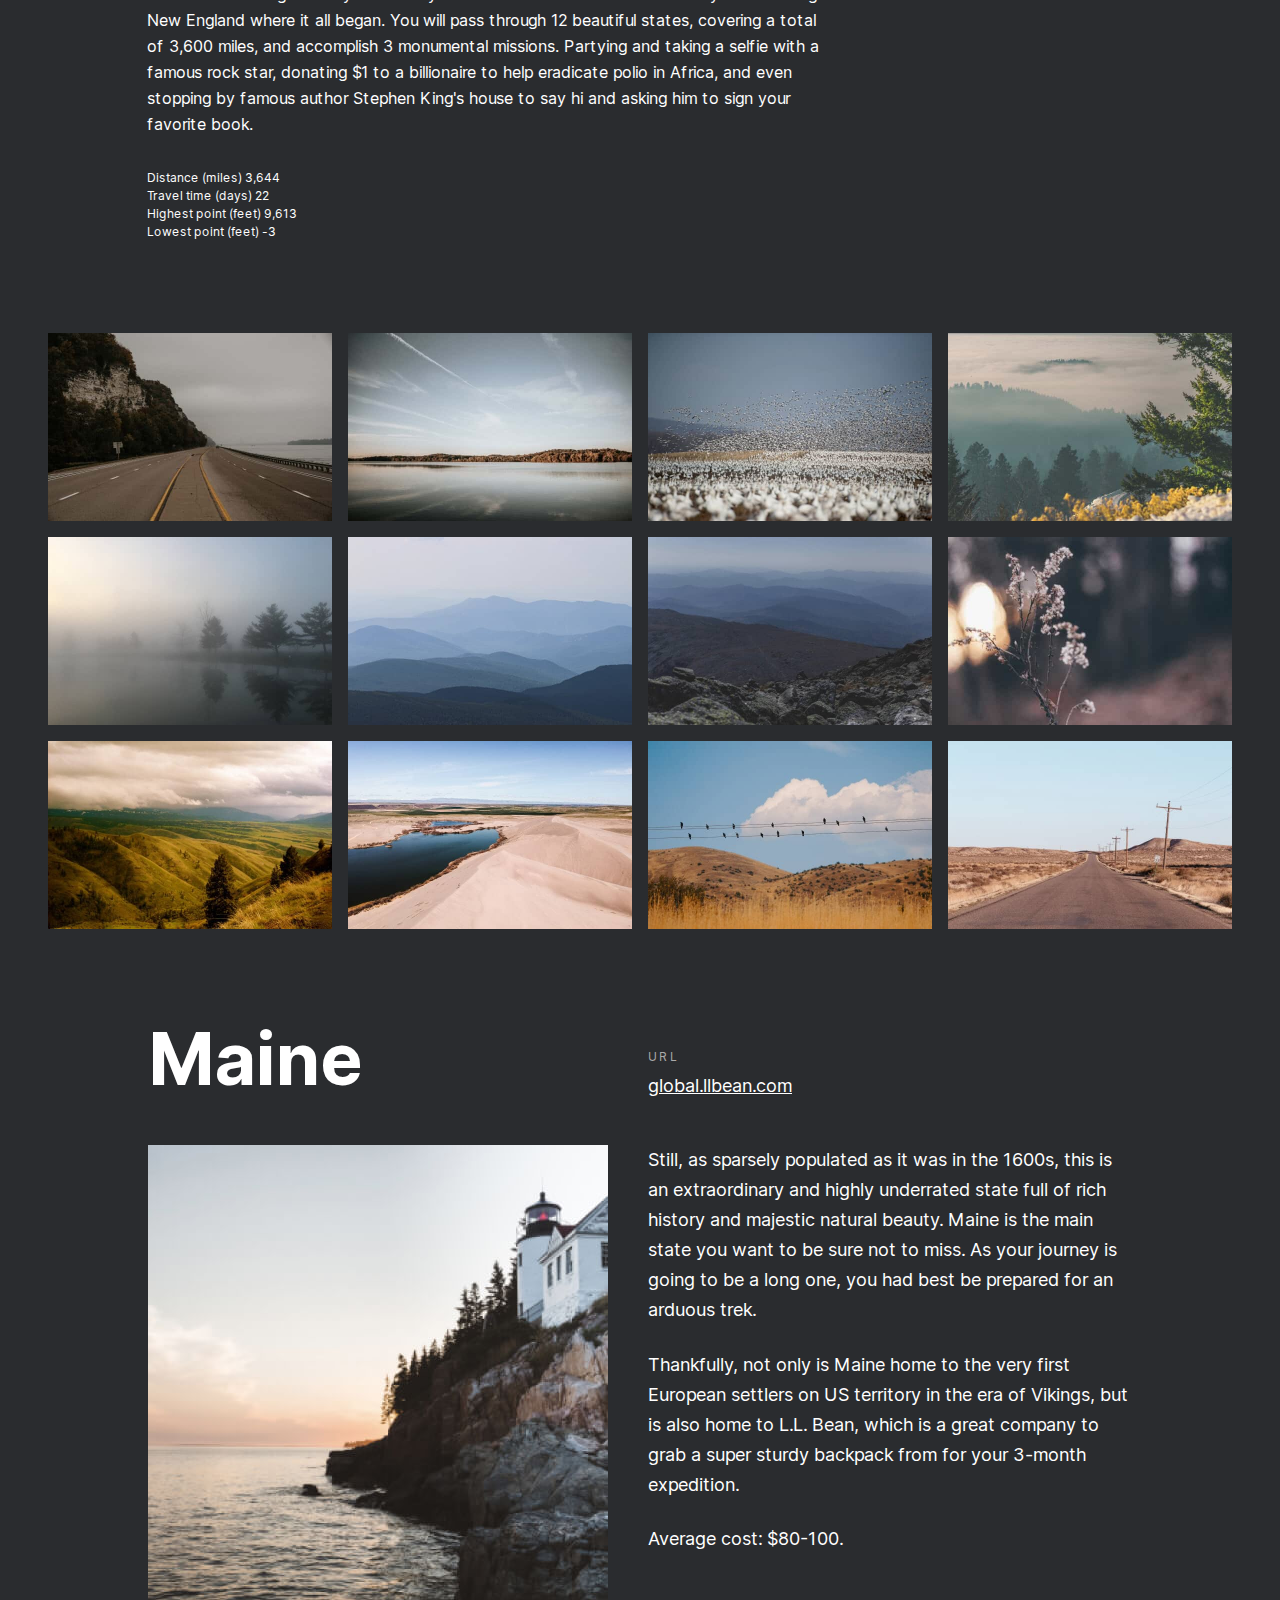
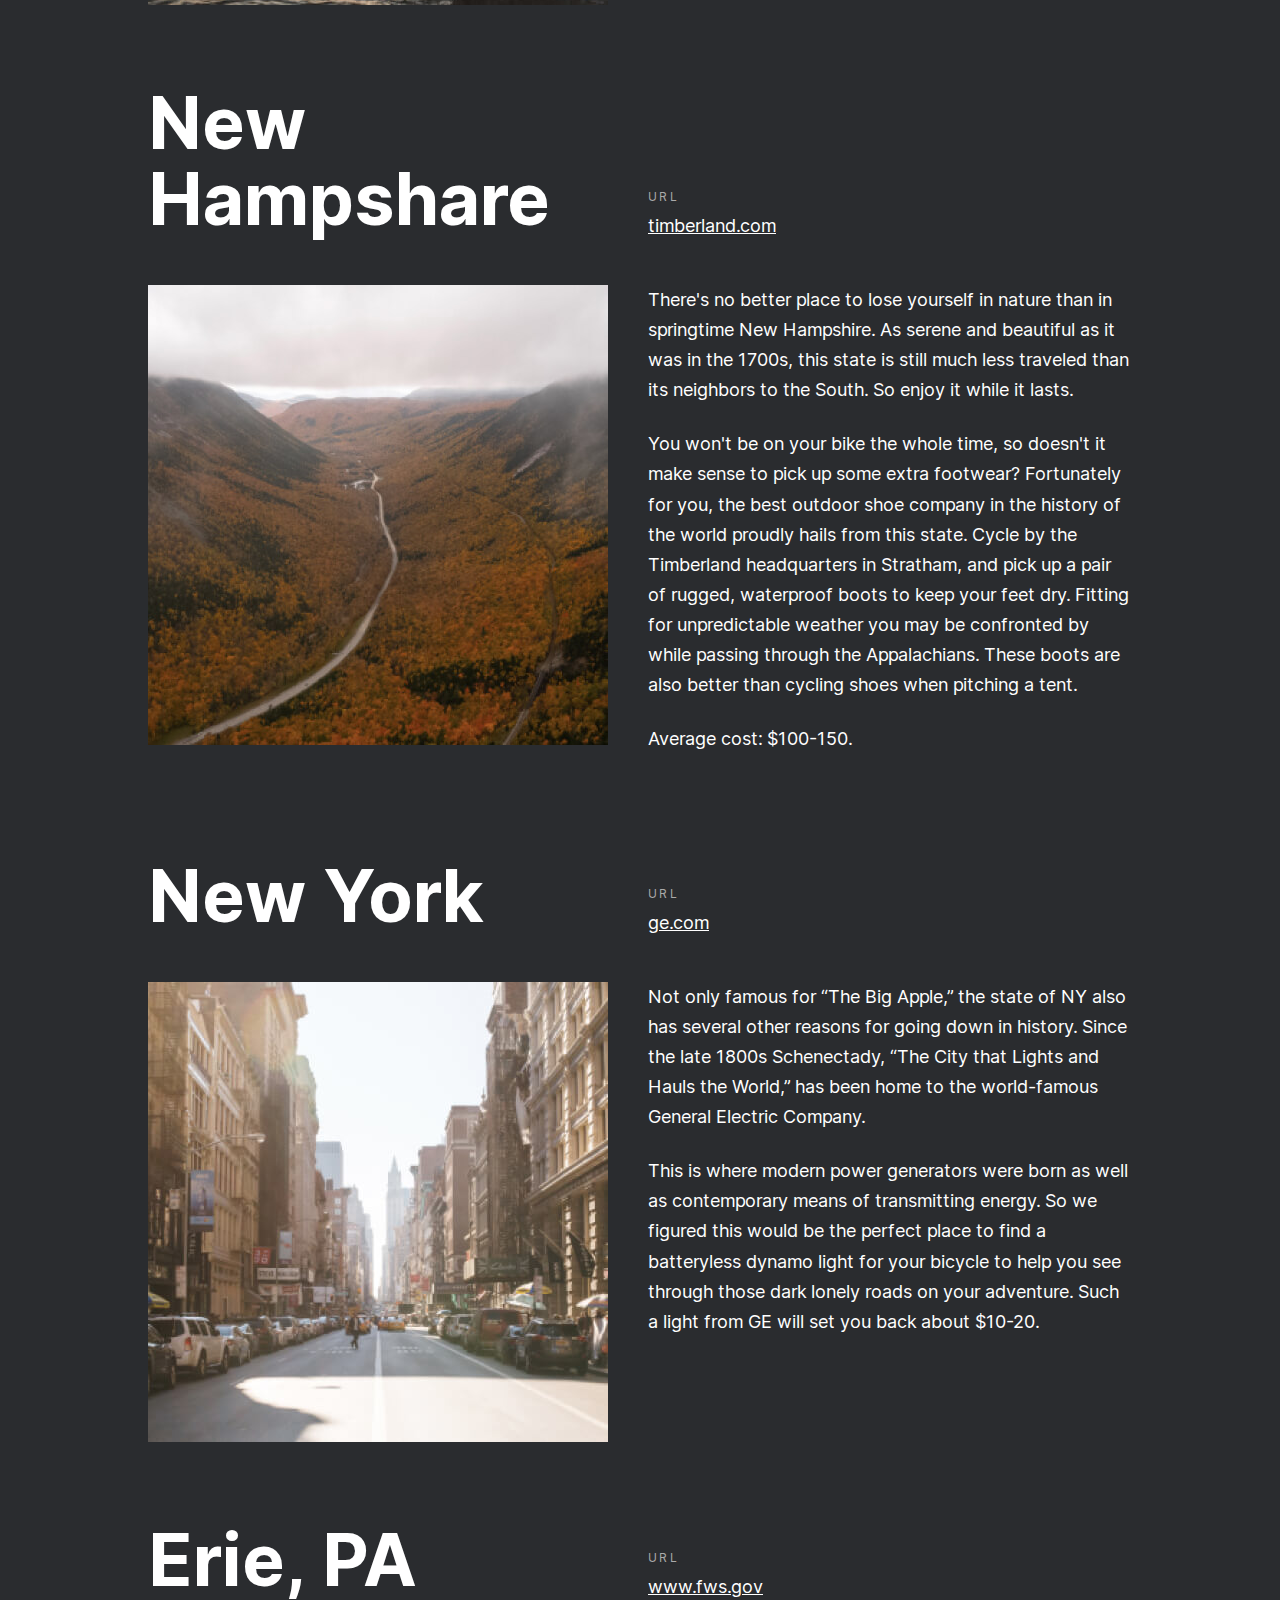
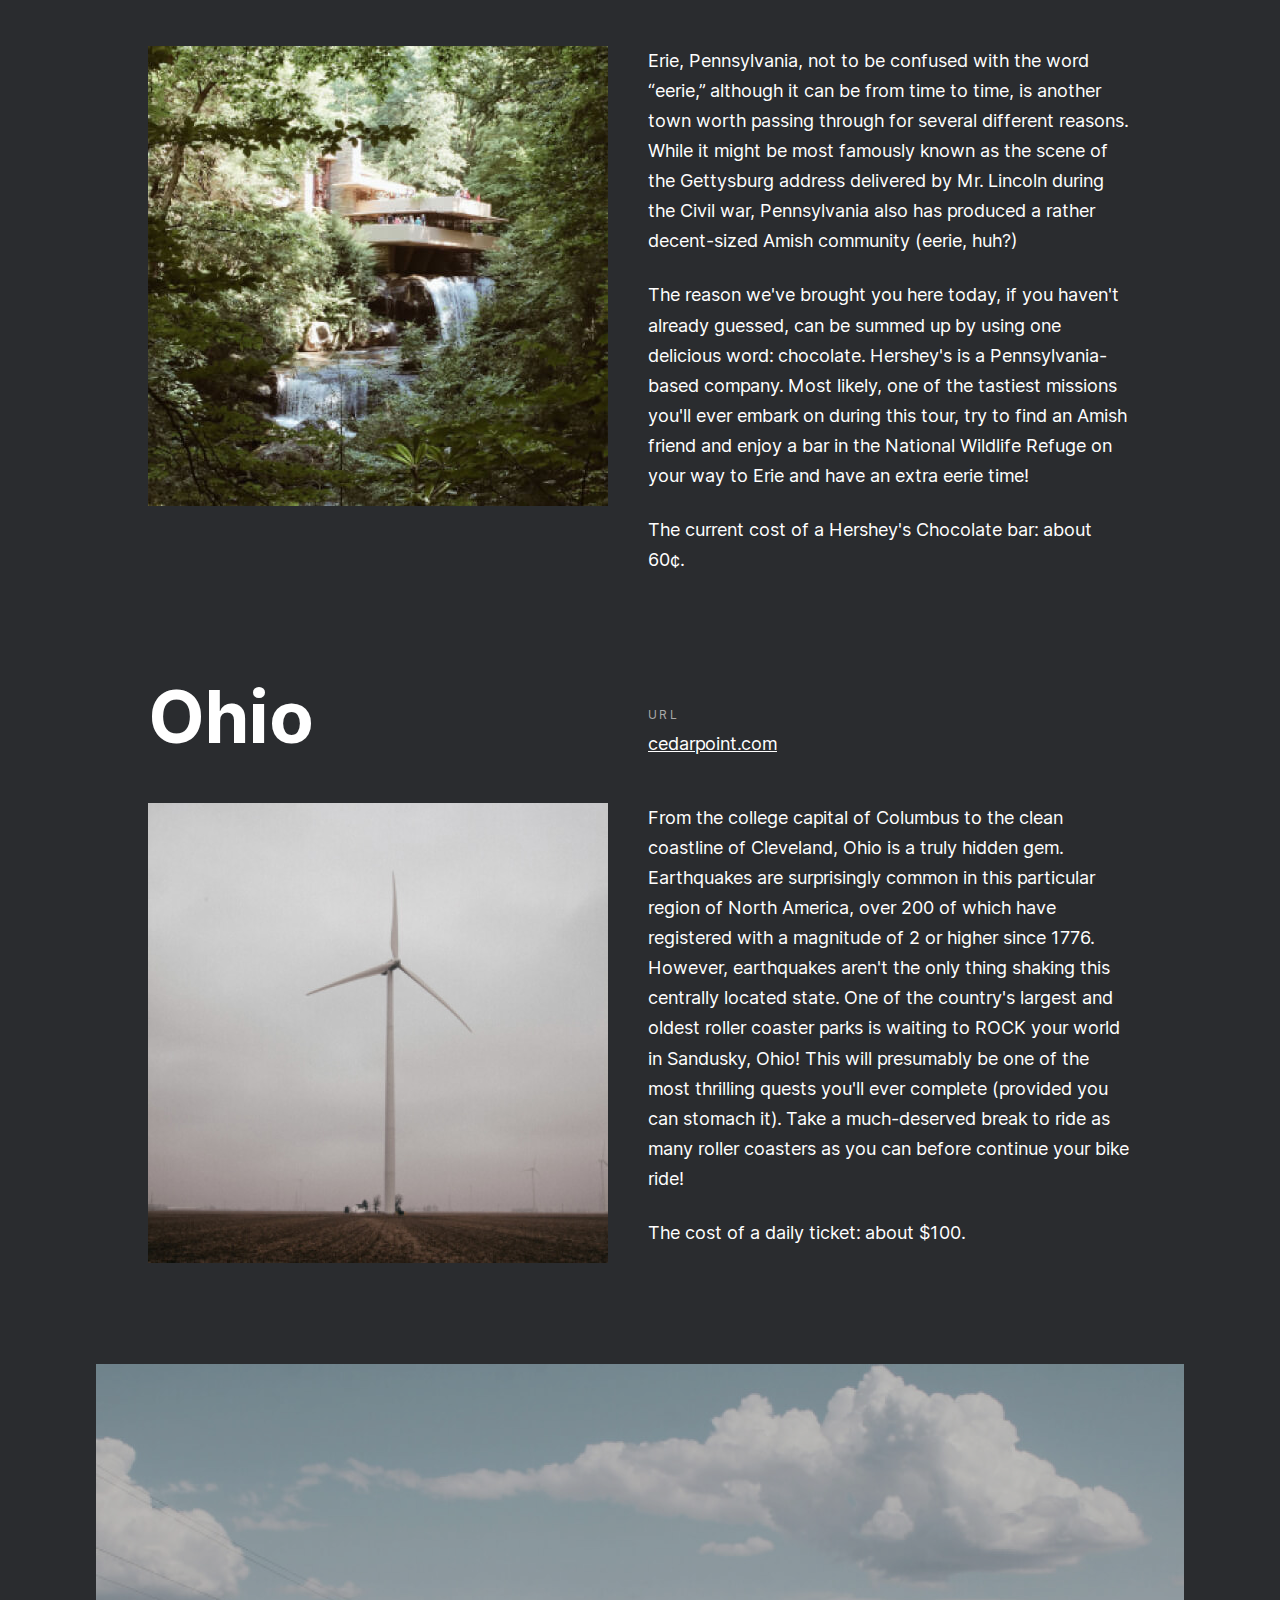
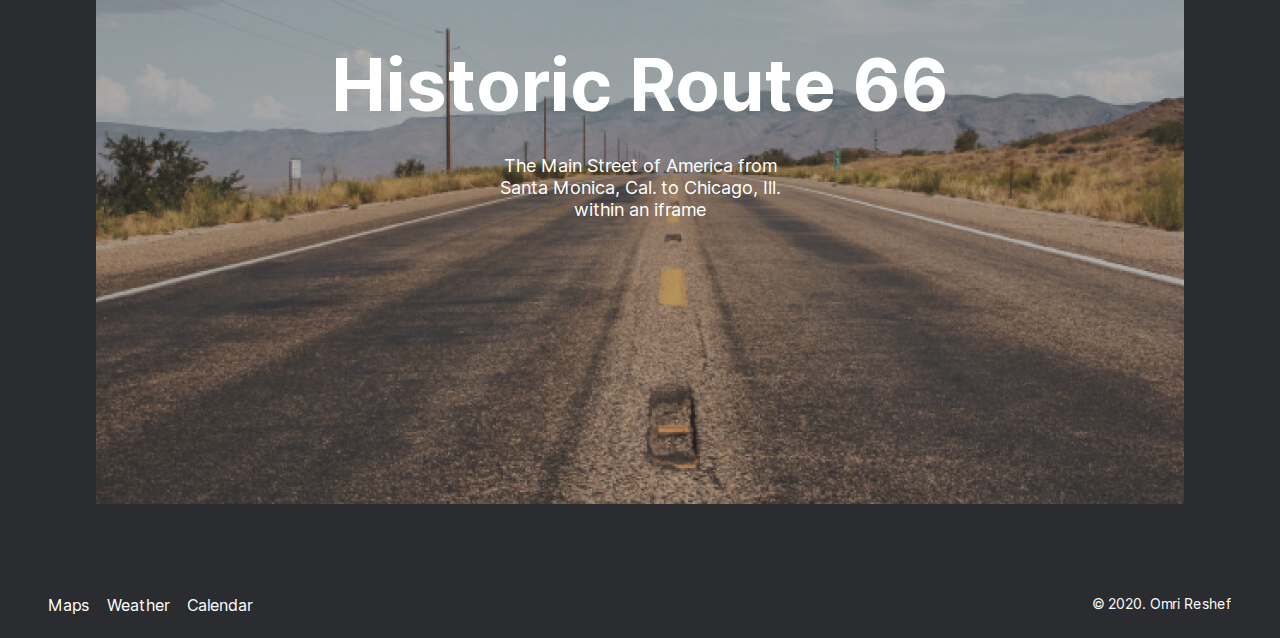
==== commit c128344d: "last update" ====
--- a/index.html
+++ b/index.html
@@ -43,18 +43,18 @@
           </ul>
         </section>
         <section class="photo-grid">
-          <img src="./images/__item.jpg" class="photo-grid__item" alt="image">
-          <img src="./images/__item1.jpg" class="photo-grid__item" alt="image">
-          <img src="./images/__item2.jpg" class="photo-grid__item" alt="image">
-          <img src="./images/__item3.jpg" class="photo-grid__item" alt="image">
-          <img src="./images/__item4.jpg" class="photo-grid__item" alt="image">
-          <img src="./images/__item5.jpg" class="photo-grid__item" alt="image">
-          <img src="./images/__item6.jpg" class="photo-grid__item" alt="image">
-          <img src="./images/__item7.jpg" class="photo-grid__item" alt="image">
-          <img src="./images/__item8.jpg" class="photo-grid__item" alt="image">
-          <img src="./images/__item9.jpg" class="photo-grid__item" alt="image">
-          <img src="./images/__item10.jpg" class="photo-grid__item" alt="image">
-          <img src="./images/__item11.jpg" class="photo-grid__item" alt="image"> 
+          <img src="./images/__item0.2.jpg" class="photo-grid__item" alt="image">
+          <img src="./images/__item1.2.jpg" class="photo-grid__item" alt="image">
+          <img src="./images/__item2.2.jpg" class="photo-grid__item" alt="image">
+          <img src="./images/__item3.2.jpg" class="photo-grid__item" alt="image">
+          <img src="./images/__item4.2.jpg" class="photo-grid__item" alt="image">
+          <img src="./images/__item5.2.jpg" class="photo-grid__item" alt="image">
+          <img src="./images/__item6.2.jpg" class="photo-grid__item" alt="image">
+          <img src="./images/__item7.2.jpg" class="photo-grid__item" alt="image">
+          <img src="./images/__item8.2.jpg" class="photo-grid__item" alt="image">
+          <img src="./images/__item9.2.jpg" class="photo-grid__item" alt="image">
+          <img src="./images/__item10.2.jpg" class="photo-grid__item" alt="image">
+          <img src="./images/__item11.2.jpg" class="photo-grid__item" alt="image"> 
         </section>
         <section class="places">
           <div class="places-item">
@@ -112,7 +112,7 @@
             <h2 class="places-item__title">Ohio</h2>
             <img src="./images/ohio.jpg" class="places-item__image" alt="image ohio">
             <div class="places-item__website">
-              <p class="places-item_url">URL</p>
+              <p class="places-item__url">URL</p>
               <a href="https://www.cedarpoint.com" class="places-item__link">cedarpoint.com</a>
             </div>
             <div class="places-item__text">
